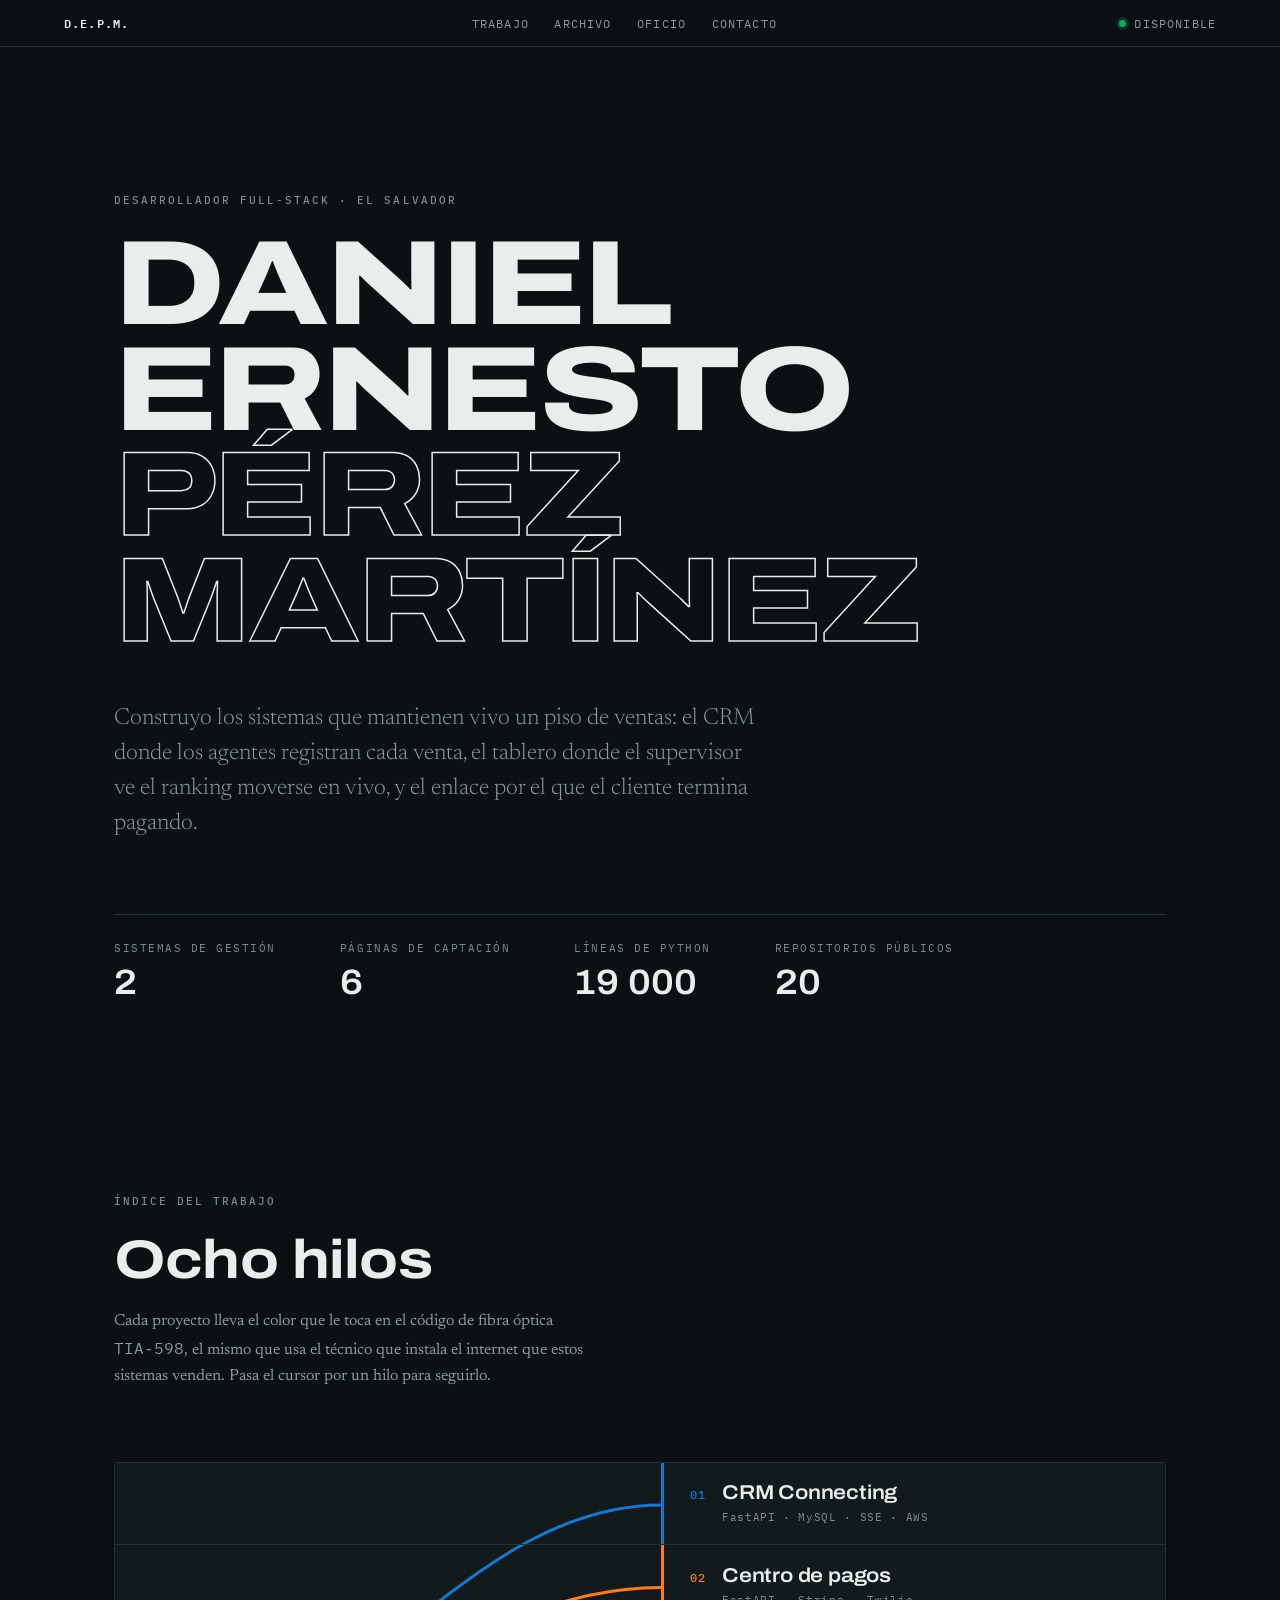
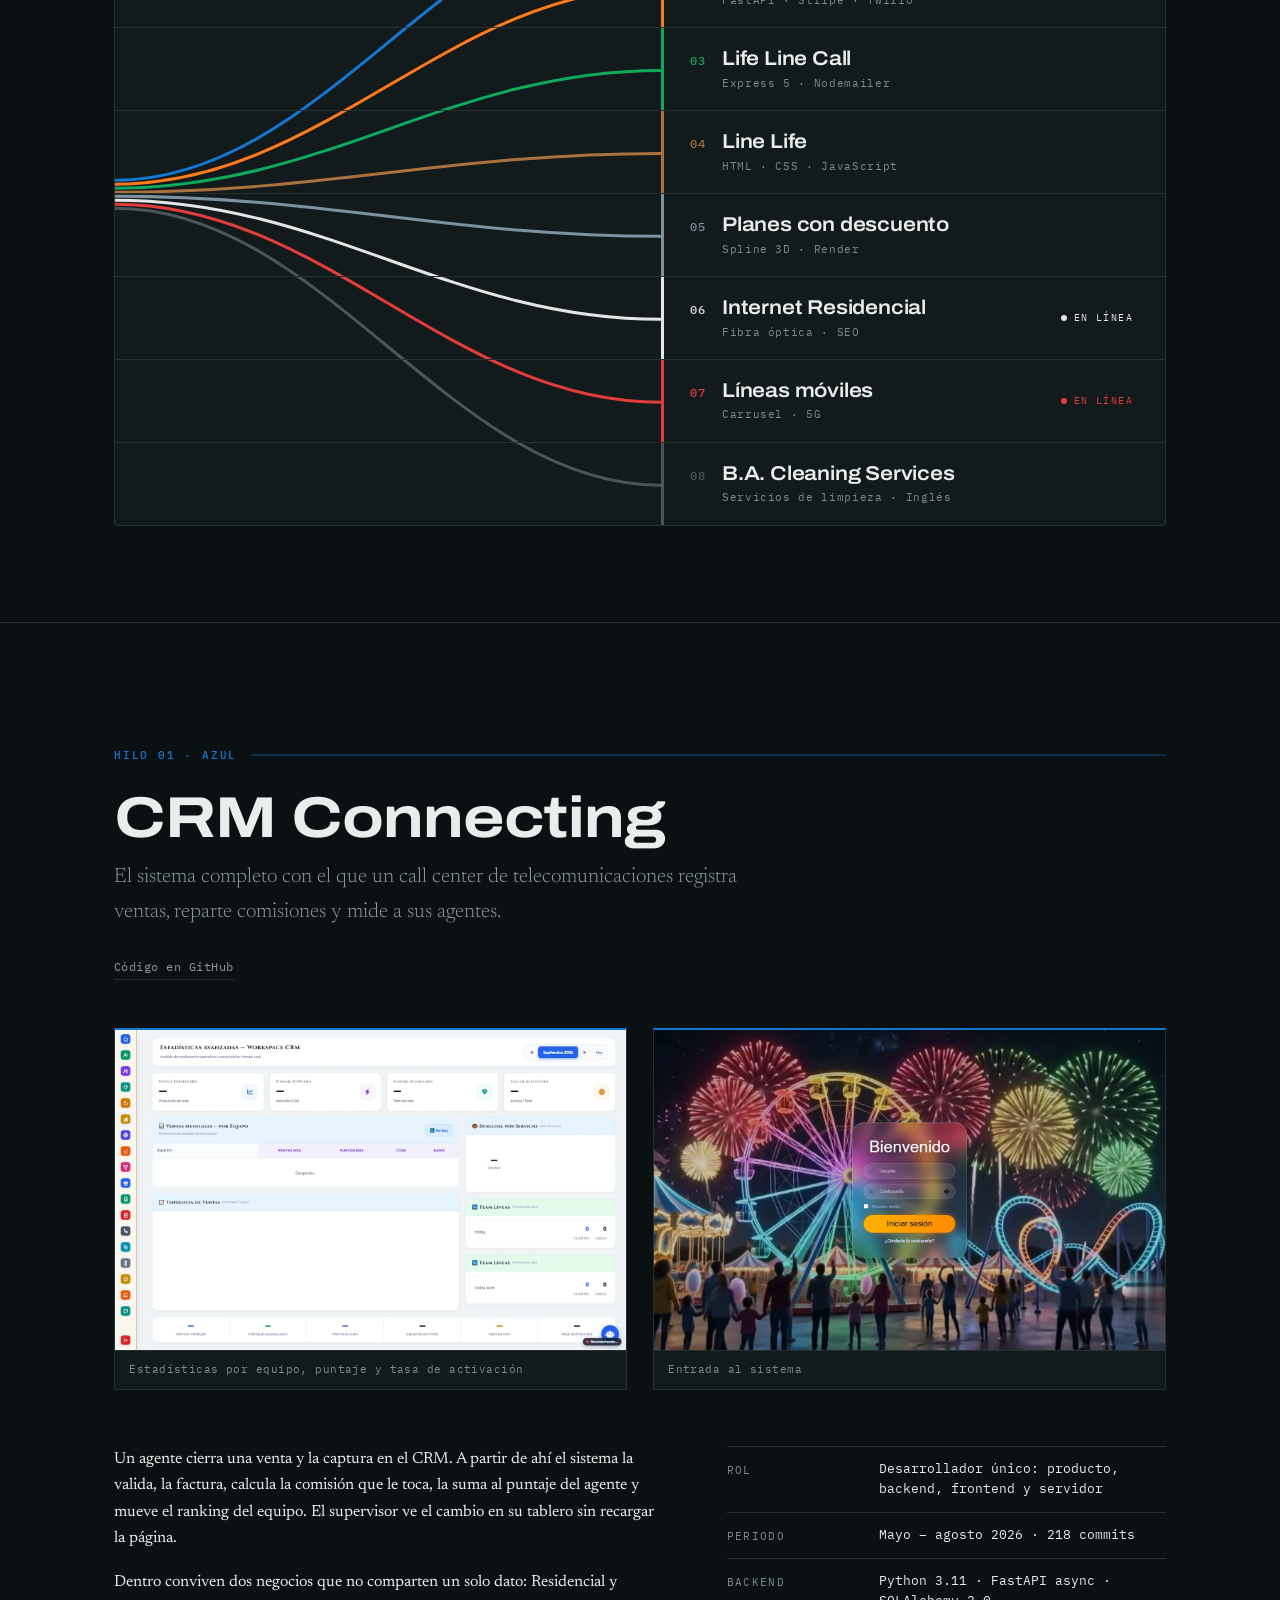
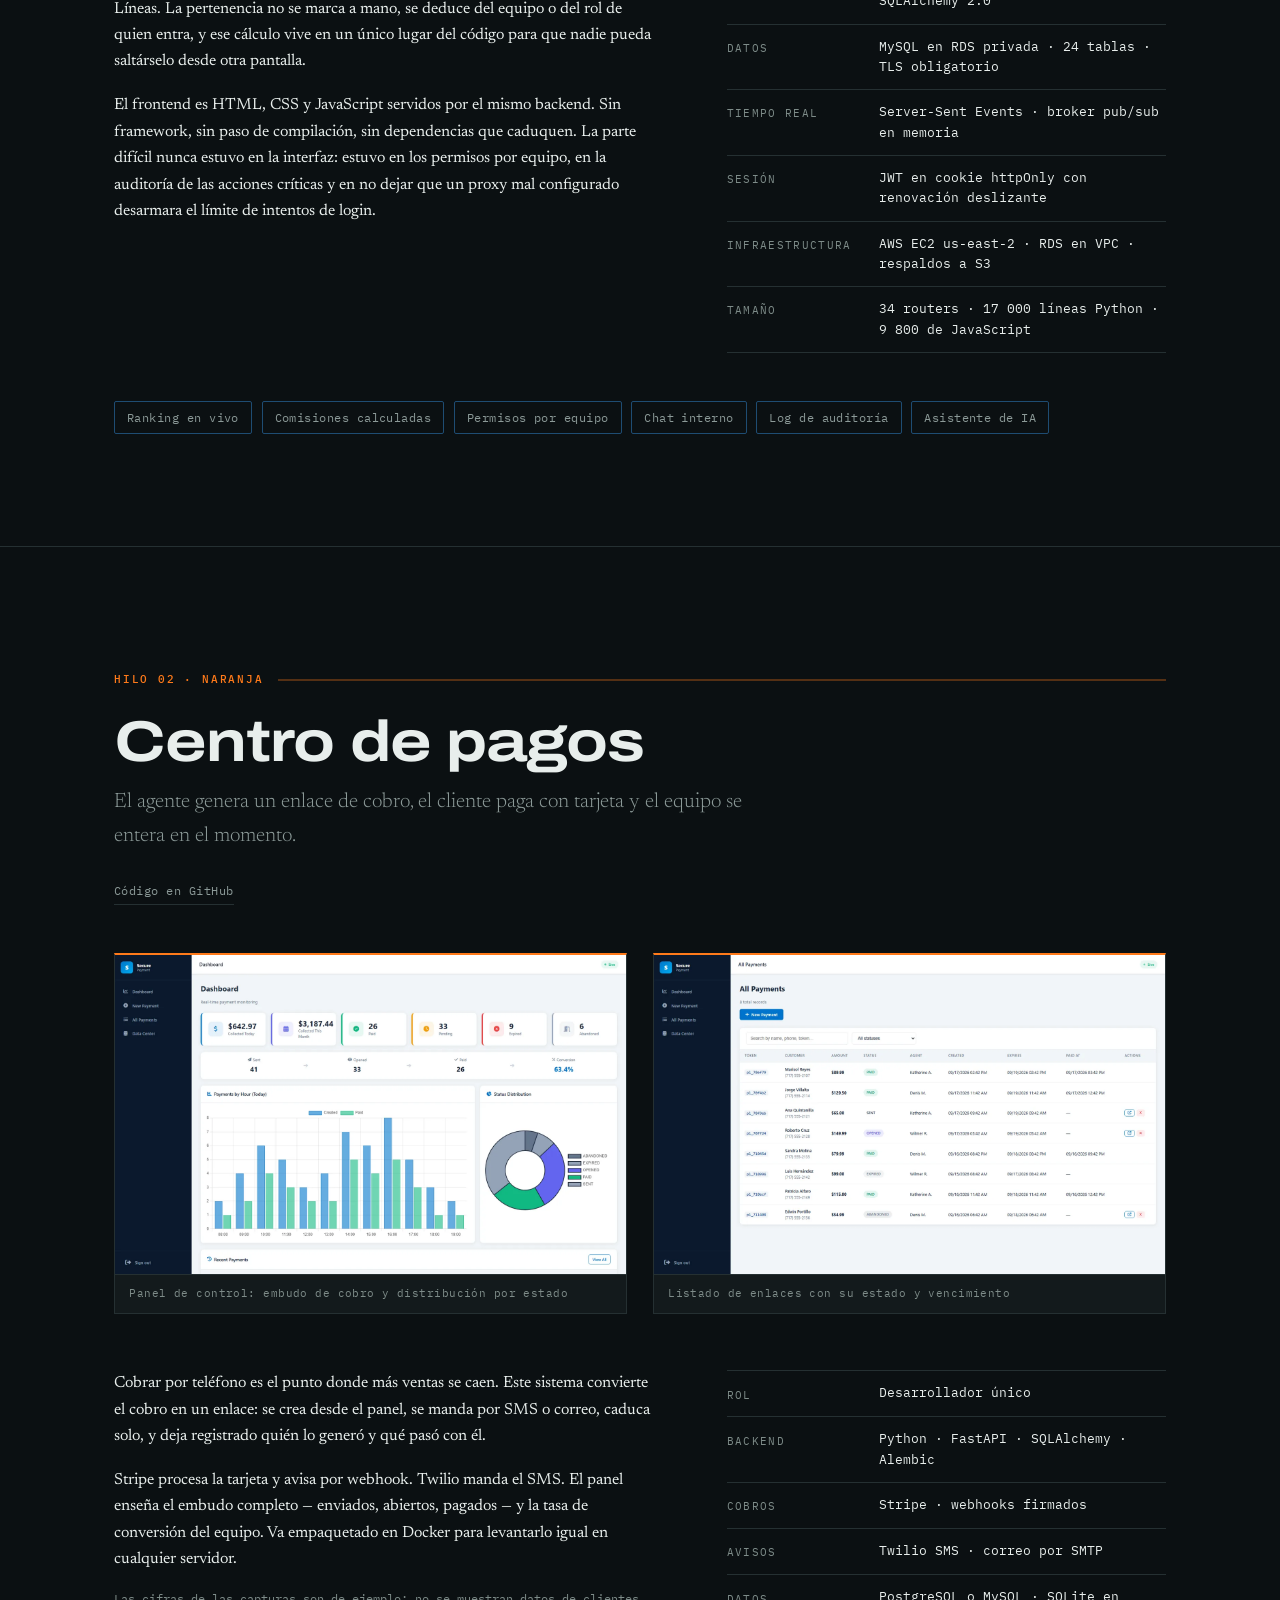
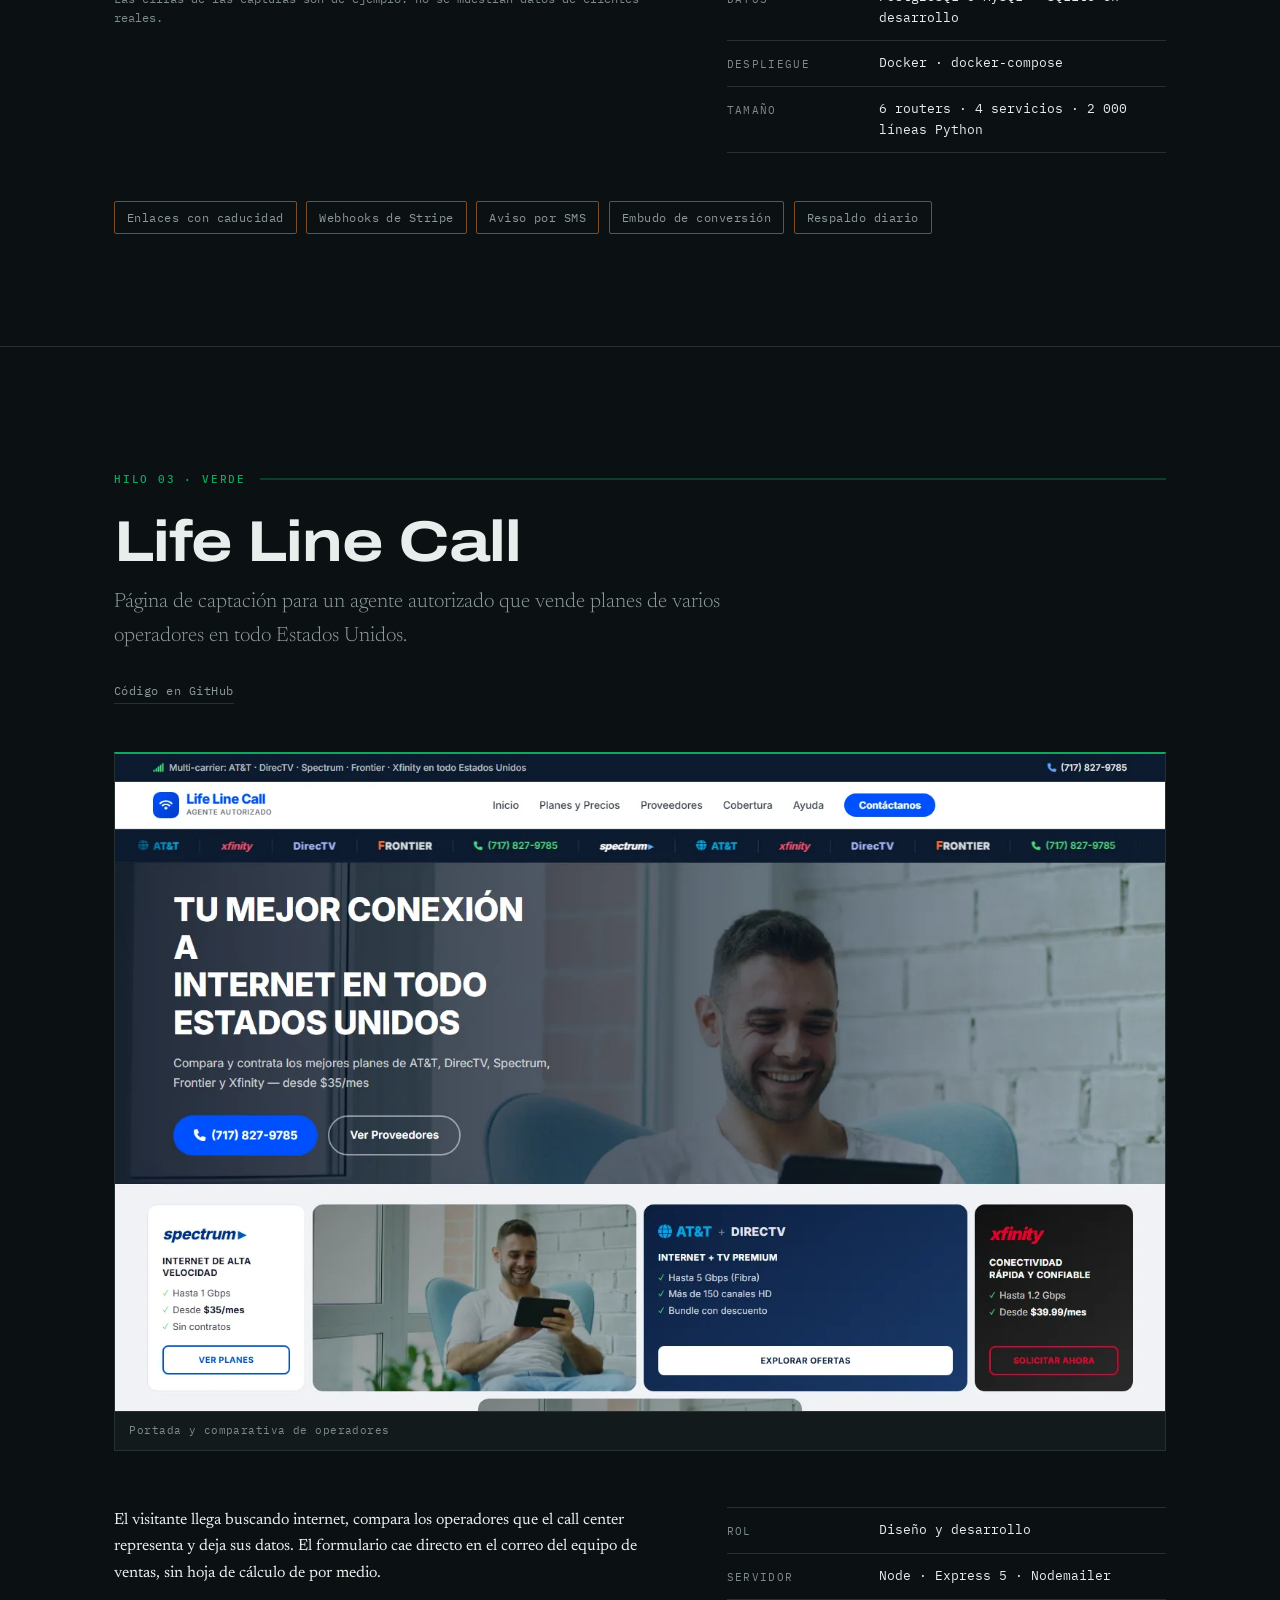
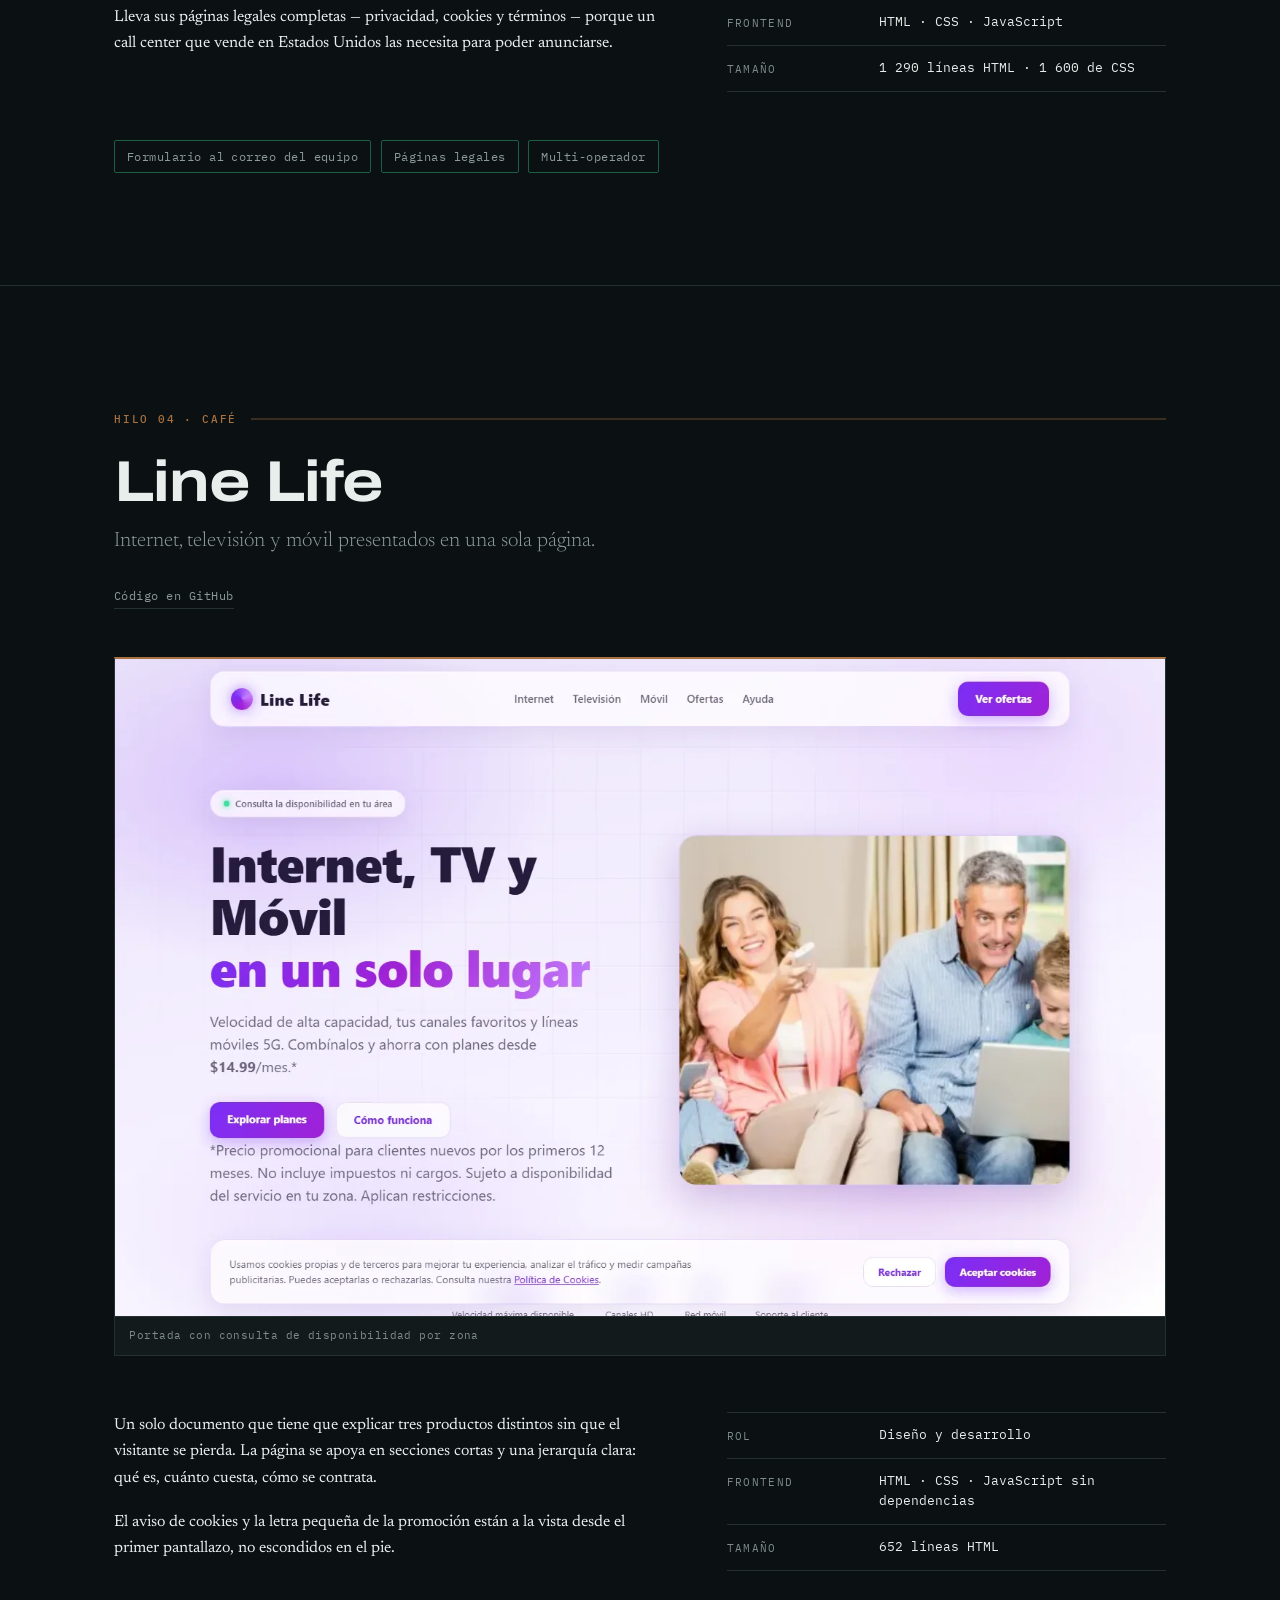
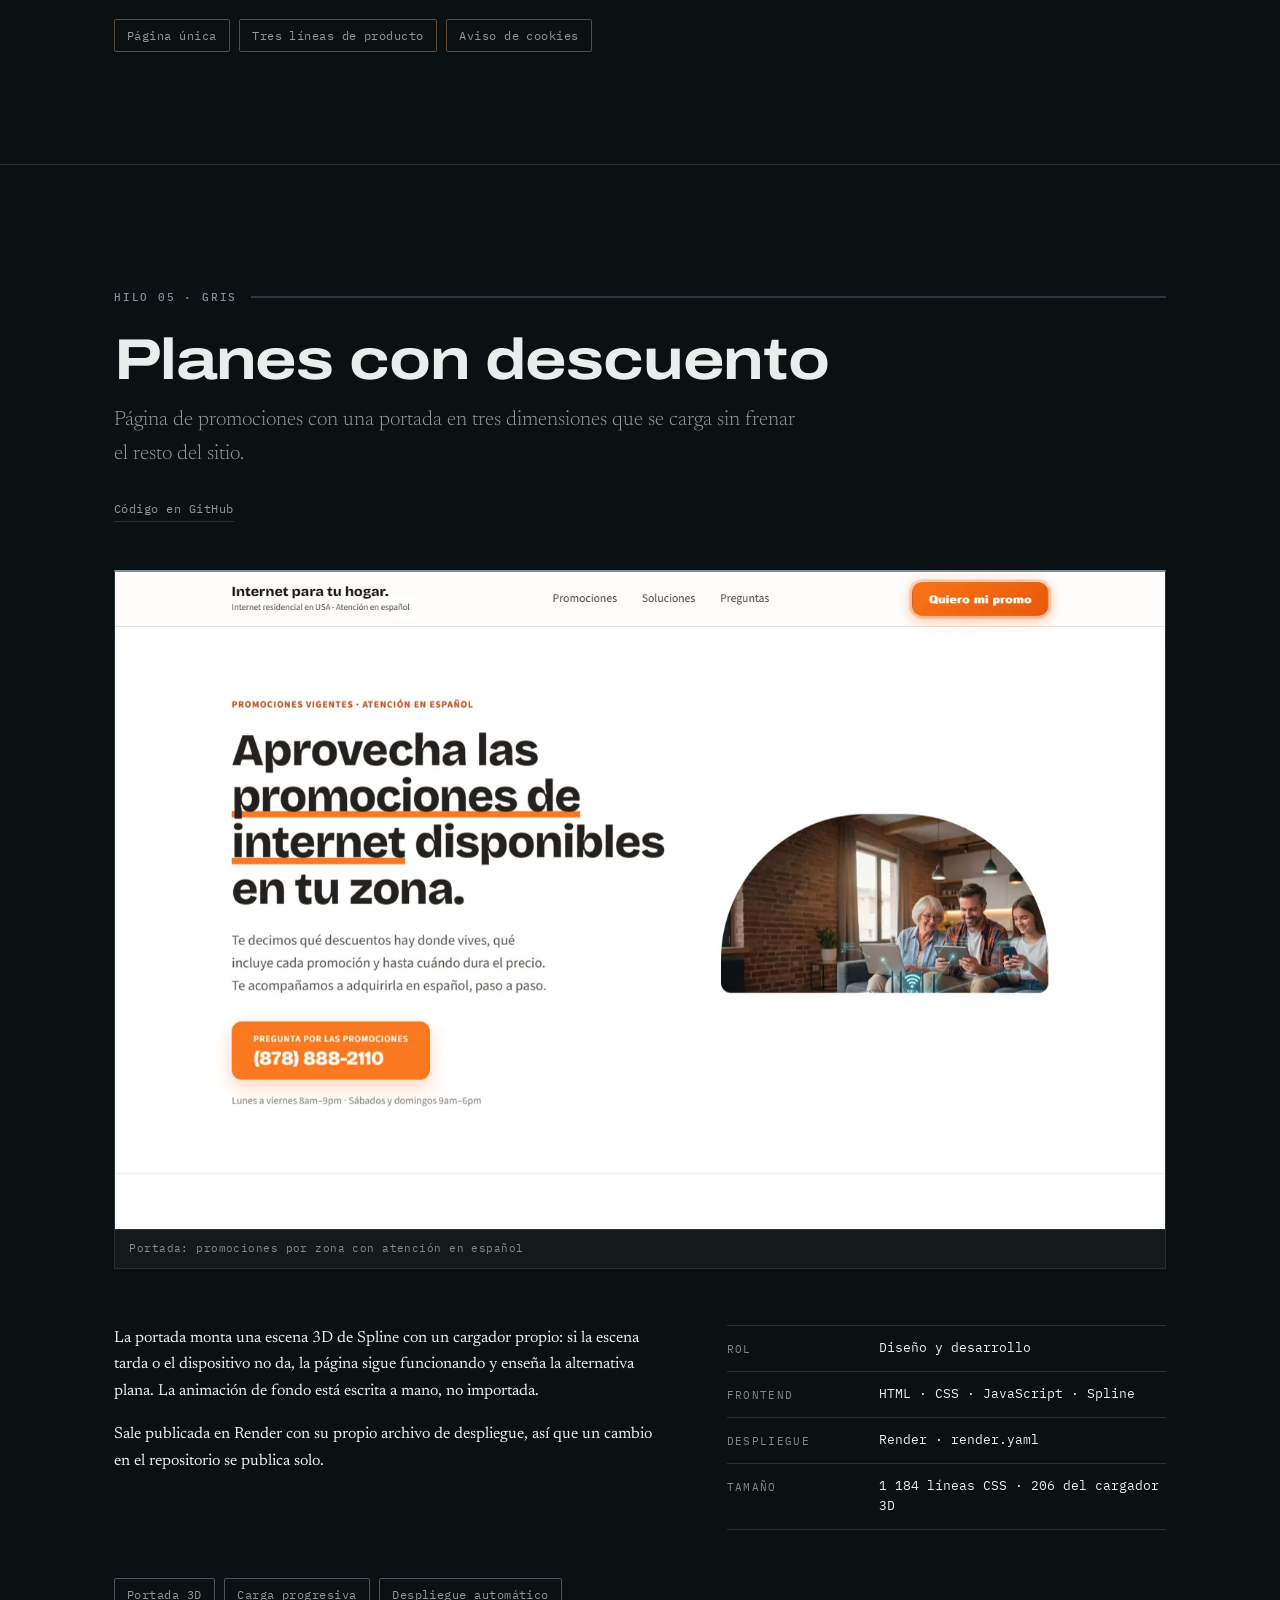
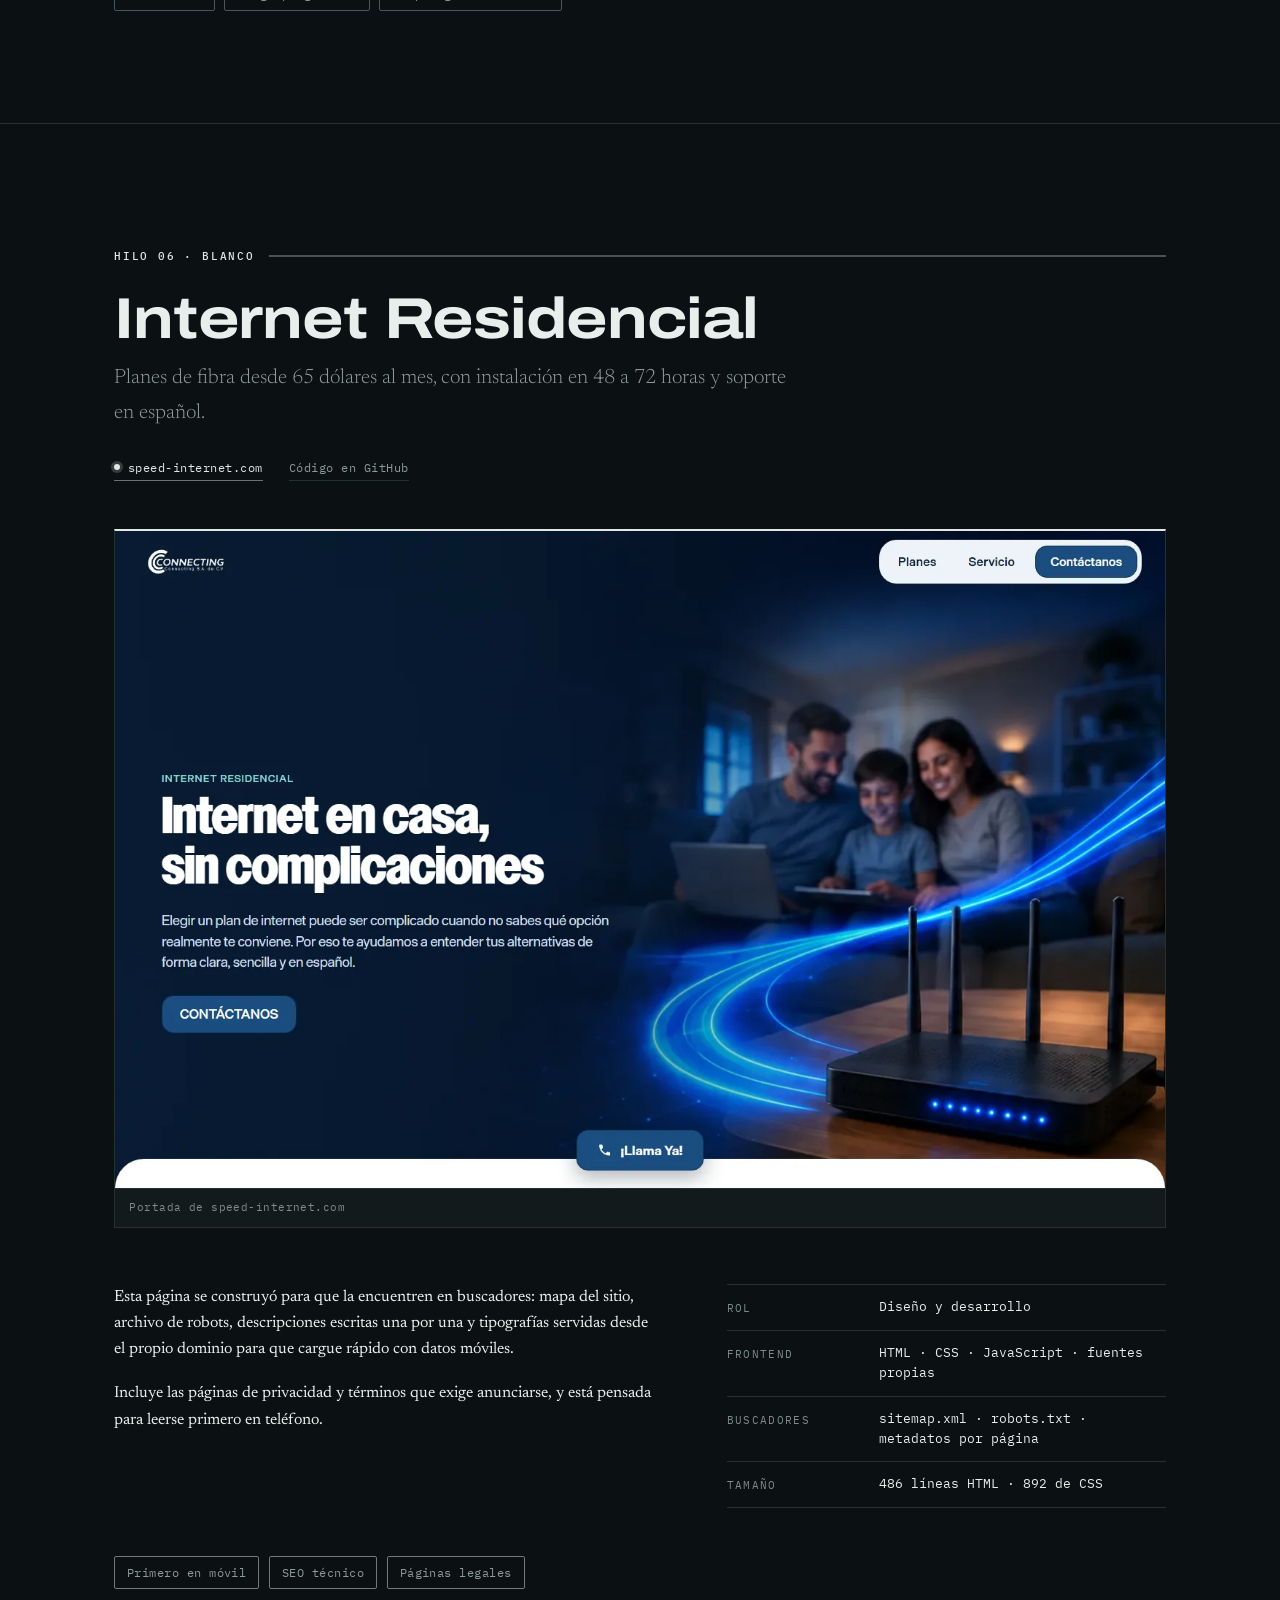
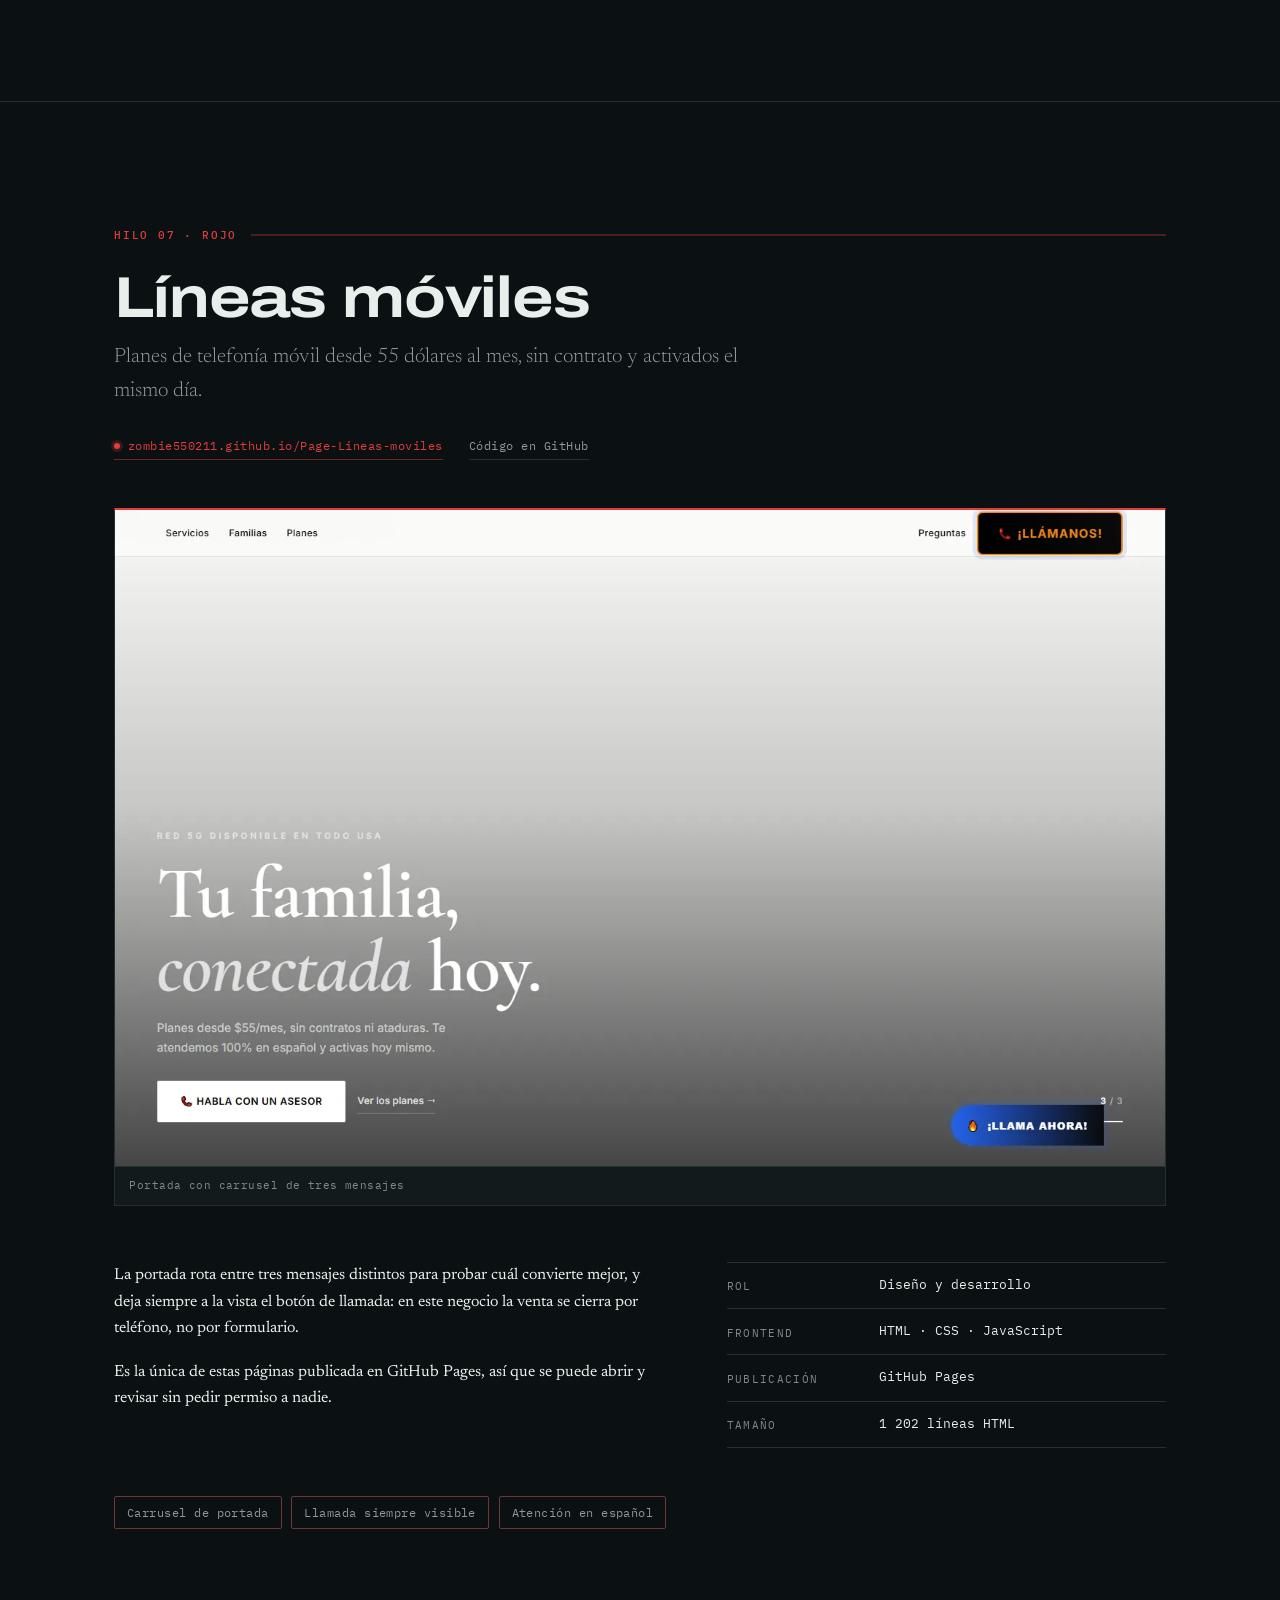
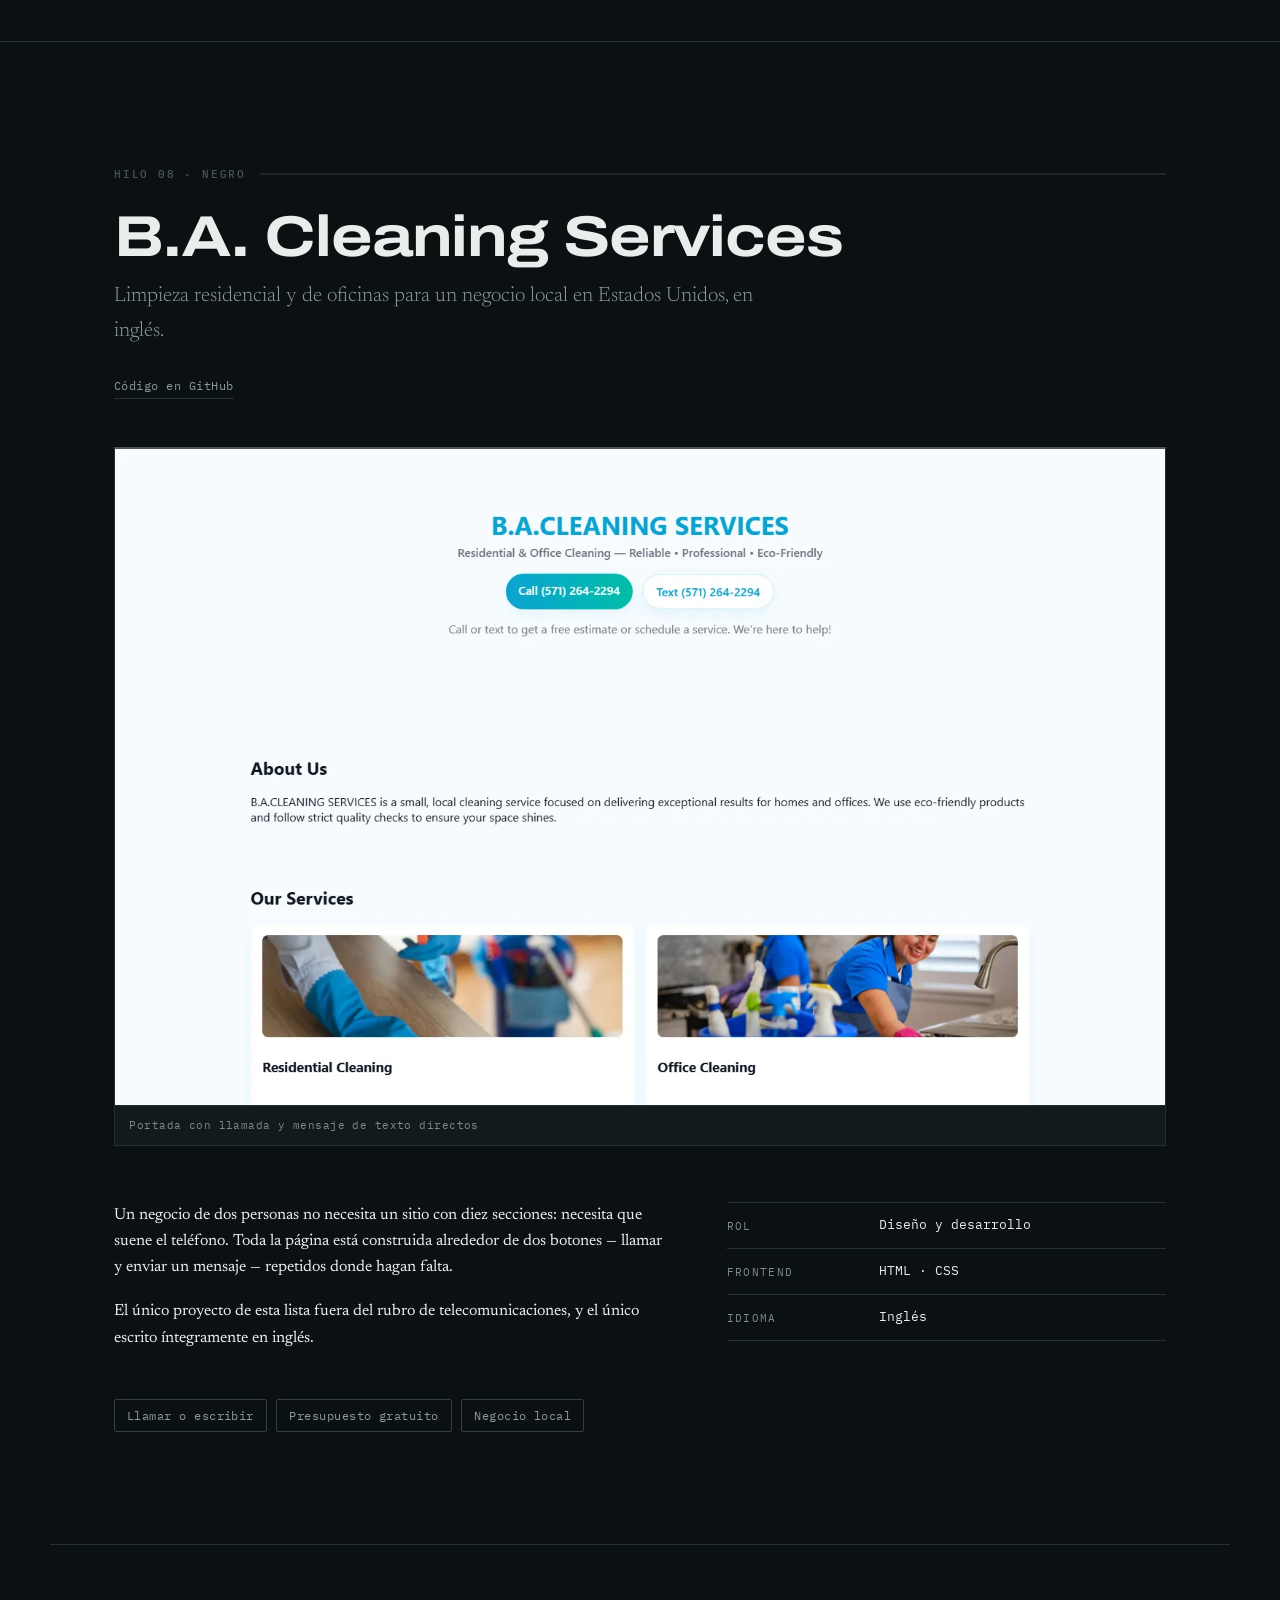
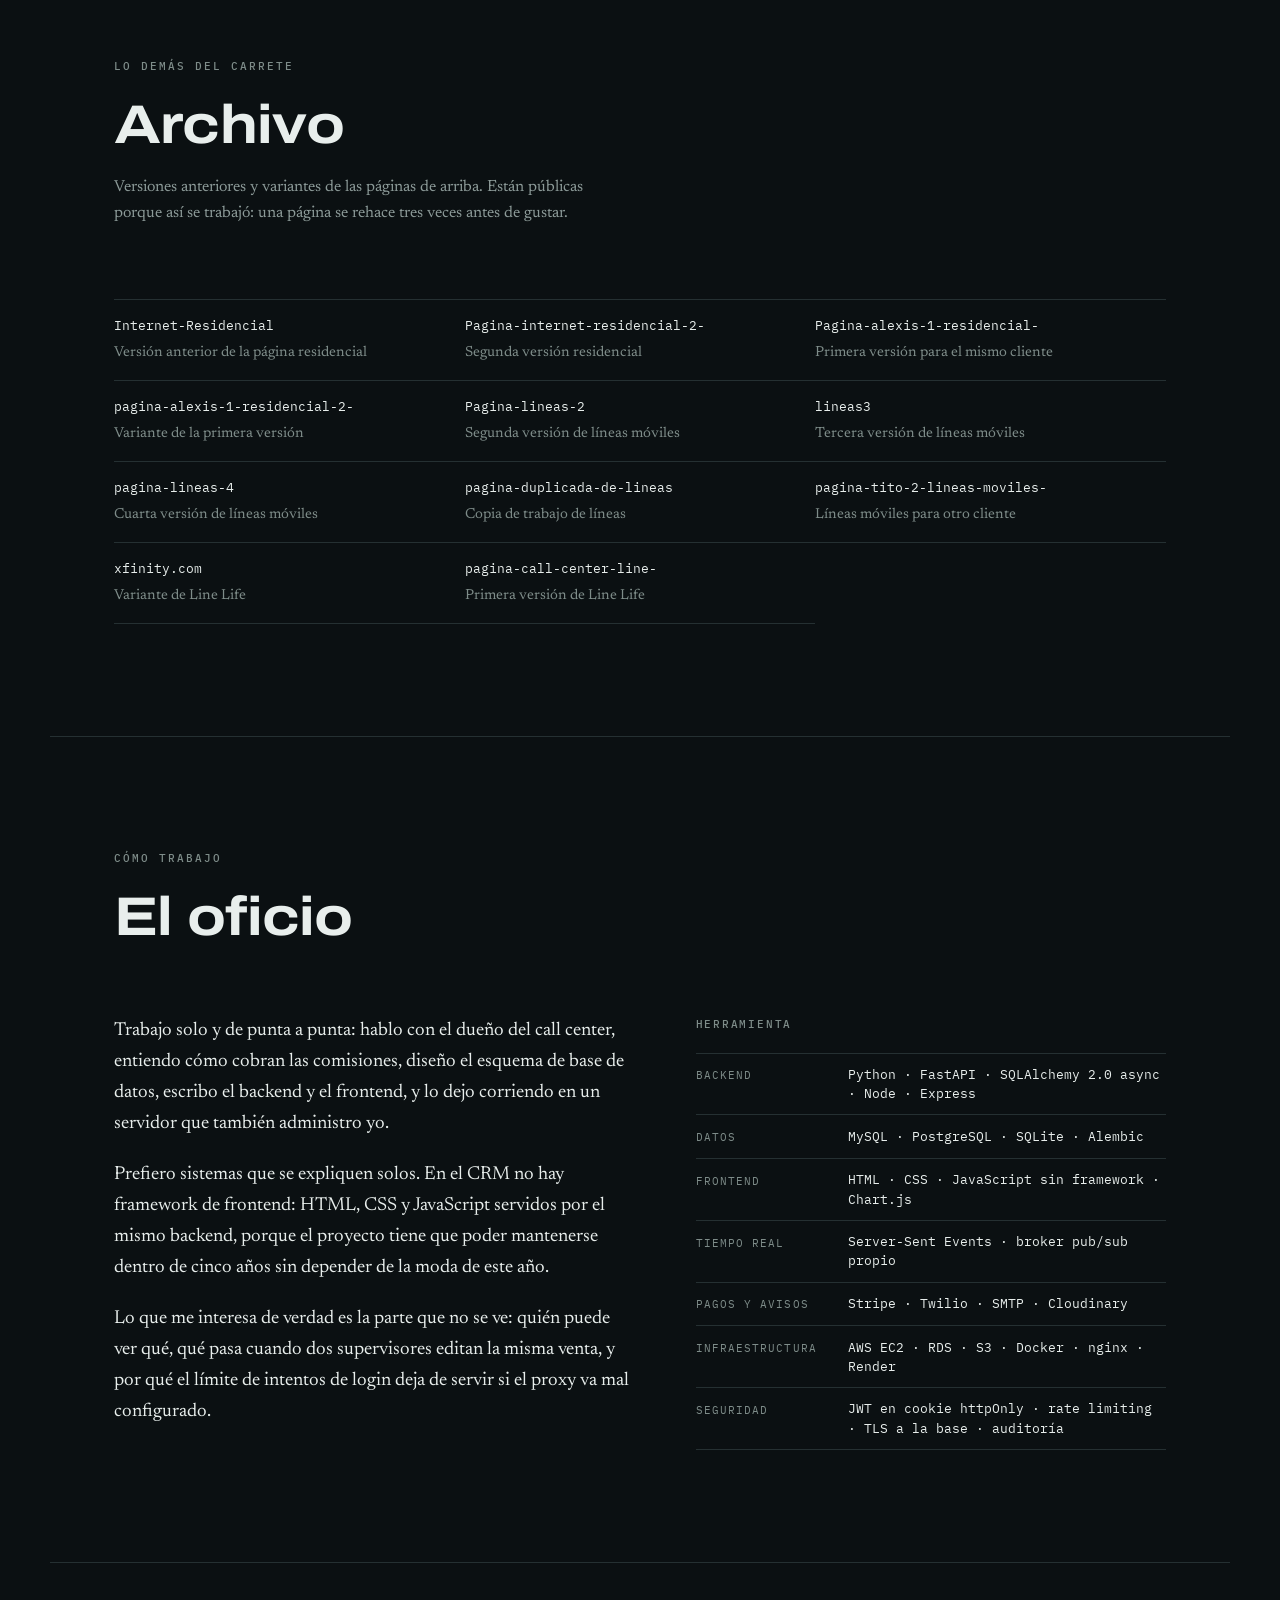
==== index.html @ 28ed6ca7 "Portafolio: ocho proyectos como hilos de una bandeja de empalme Página única sin framework. Los proy" ====
<!DOCTYPE html>
<html lang="es">
<head>
<meta charset="utf-8">
<meta name="viewport" content="width=device-width, initial-scale=1">
<title>Daniel Ernesto Pérez Martínez — Desarrollador full-stack</title>
<meta name="description" content="Desarrollador full-stack. Construyo los sistemas que usan los call centers de telecomunicaciones: CRM en tiempo real, cobros con Stripe y páginas de captación.">
<meta name="author" content="Daniel Ernesto Pérez Martínez">
<meta property="og:title" content="Daniel Ernesto Pérez Martínez — Desarrollador full-stack">
<meta property="og:description" content="CRM en tiempo real, plataformas de cobro y páginas de captación para call centers de telecomunicaciones.">
<meta property="og:type" content="website">
<link rel="preconnect" href="https://fonts.googleapis.com">
<link rel="preconnect" href="https://fonts.gstatic.com" crossorigin>
<link href="https://fonts.googleapis.com/css2?family=Archivo:wdth,wght@62..125,400..800&family=IBM+Plex+Mono:wght@400;500;600&family=Newsreader:opsz,wght@6..72,300;400;500&display=swap" rel="stylesheet">
<link rel="stylesheet" href="css/estilos.css">
<link rel="icon" href="data:image/svg+xml,<svg xmlns='http://www.w3.org/2000/svg' viewBox='0 0 32 32'><rect width='32' height='32' fill='%230B1012'/><g stroke-width='3' fill='none'><path d='M2 16h28' stroke='%231477D1'/><path d='M2 8h28' stroke='%23FF7A1A'/><path d='M2 24h28' stroke='%230FA95E'/></g></svg>">
</head>
<body>

<header class="barra">
  <span class="barra__id">D.E.P.M.</span>
  <nav class="barra__nav">
    <a href="#bandeja">Trabajo</a>
    <a href="#archivo">Archivo</a>
    <a href="#oficio">Oficio</a>
    <a href="#contacto">Contacto</a>
  </nav>
  <span class="barra__estado"><i class="punto"></i>Disponible</span>
</header>

<main>

  <!-- ══ Portada ══ -->
  <section class="portada">
    <p class="eyebrow">Desarrollador full-stack · El Salvador</p>
    <h1 class="portada__nombre">Daniel Ernesto<br><span>Pérez Martínez</span></h1>
    <p class="portada__tesis">
      Construyo los sistemas que mantienen vivo un piso de ventas: el CRM donde los
      agentes registran cada venta, el tablero donde el supervisor ve el ranking
      moverse en vivo, y el enlace por el que el cliente termina pagando.
    </p>
    <dl class="portada__cifras">
      <div><dt>Sistemas de gestión</dt><dd>2</dd></div>
      <div><dt>Páginas de captación</dt><dd>6</dd></div>
      <div><dt>Líneas de Python</dt><dd>19 000</dd></div>
      <div><dt>Repositorios públicos</dt><dd>20</dd></div>
    </dl>
  </section>

  <!-- ══ Bandeja de empalme: los proyectos como hilos ══ -->
  <section id="bandeja" class="bandeja" aria-labelledby="bandeja-titulo">
    <div class="seccion-cabecera">
      <p class="eyebrow">Índice del trabajo</p>
      <h2 id="bandeja-titulo" class="seccion-titulo">Ocho hilos</h2>
      <p class="seccion-nota">
        Cada proyecto lleva el color que le toca en el código de fibra óptica
        <span class="mono">TIA&#8209;598</span>, el mismo que usa el técnico que instala
        el internet que estos sistemas venden. Pasa el cursor por un hilo para seguirlo.
      </p>
    </div>

    <div class="tray" id="tray">
      <svg class="tray__svg" viewBox="0 0 1000 420" preserveAspectRatio="none" aria-hidden="true">
        <g id="hilos" fill="none" stroke-width="3" stroke-linecap="round"></g>
      </svg>
      <ol class="tray__lista" id="tray-lista"></ol>
    </div>
  </section>

  <!-- ══ Proyectos ══ -->
  <div id="proyectos"></div>

  <!-- ══ Archivo: iteraciones que no tienen sección propia ══ -->
  <section id="archivo" class="archivo" aria-labelledby="archivo-titulo">
    <div class="seccion-cabecera">
      <p class="eyebrow">Lo demás del carrete</p>
      <h2 id="archivo-titulo" class="seccion-titulo">Archivo</h2>
      <p class="seccion-nota">
        Versiones anteriores y variantes de las páginas de arriba. Están públicas
        porque así se trabajó: una página se rehace tres veces antes de gustar.
      </p>
    </div>
    <ul class="archivo__lista" id="archivo-lista"></ul>
  </section>

  <!-- ══ Oficio ══ -->
  <section id="oficio" class="oficio" aria-labelledby="oficio-titulo">
    <div class="seccion-cabecera">
      <p class="eyebrow">Cómo trabajo</p>
      <h2 id="oficio-titulo" class="seccion-titulo">El oficio</h2>
    </div>
    <div class="oficio__cuerpo">
      <div class="oficio__prosa">
        <p>
          Trabajo solo y de punta a punta: hablo con el dueño del call center,
          entiendo cómo cobran las comisiones, diseño el esquema de base de datos,
          escribo el backend y el frontend, y lo dejo corriendo en un servidor que
          también administro yo.
        </p>
        <p>
          Prefiero sistemas que se expliquen solos. En el CRM no hay framework de
          frontend: HTML, CSS y JavaScript servidos por el mismo backend, porque el
          proyecto tiene que poder mantenerse dentro de cinco años sin depender de
          la moda de este año.
        </p>
        <p>
          Lo que me interesa de verdad es la parte que no se ve: quién puede ver
          qué, qué pasa cuando dos supervisores editan la misma venta, y por qué el
          límite de intentos de login deja de servir si el proxy va mal configurado.
        </p>
      </div>
      <div class="oficio__stack">
        <h3 class="stack__titulo">Herramienta</h3>
        <dl class="stack__lista">
          <div><dt>Backend</dt><dd>Python · FastAPI · SQLAlchemy 2.0 async · Node · Express</dd></div>
          <div><dt>Datos</dt><dd>MySQL · PostgreSQL · SQLite · Alembic</dd></div>
          <div><dt>Frontend</dt><dd>HTML · CSS · JavaScript sin framework · Chart.js</dd></div>
          <div><dt>Tiempo real</dt><dd>Server-Sent Events · broker pub/sub propio</dd></div>
          <div><dt>Pagos y avisos</dt><dd>Stripe · Twilio · SMTP · Cloudinary</dd></div>
          <div><dt>Infraestructura</dt><dd>AWS EC2 · RDS · S3 · Docker · nginx · Render</dd></div>
          <div><dt>Seguridad</dt><dd>JWT en cookie httpOnly · rate limiting · TLS a la base · auditoría</dd></div>
        </dl>
      </div>
    </div>
  </section>

  <!-- ══ Contacto ══ -->
  <section id="contacto" class="contacto" aria-labelledby="contacto-titulo">
    <p class="eyebrow">Siguiente proyecto</p>
    <h2 id="contacto-titulo" class="contacto__titulo">¿Tiene un piso de ventas<br>que todavía corre en Excel?</h2>
    <p class="contacto__nota">Escríbame y le digo con franqueza si vale la pena construirlo.</p>
    <ul class="contacto__enlaces">
      <li>
        <span class="mono etiqueta">Correo</span>
        <a href="mailto:danielernestoperezmartinez394@gmail.com">danielernestoperezmartinez394@gmail.com</a>
      </li>
      <li>
        <span class="mono etiqueta">GitHub</span>
        <a href="https://github.com/Zombie550211" target="_blank" rel="noopener">github.com/Zombie550211</a>
      </li>
    </ul>
  </section>

</main>

<footer class="pie">
  <span>Daniel Ernesto Pérez Martínez</span>
  <span class="mono">Colores de hilo según TIA-598-C · el 08, negro, va en grafito</span>
</footer>

<script src="js/hilos.js"></script>
</body>
</html>
---- css/estilos.css ----
/* ═══════════════════════════════════════════════════════════
   Portafolio · Daniel Ernesto Pérez Martínez
   Dirección: bandeja de empalme de fibra óptica.
   Acentos = código de color de hilo TIA-598-C.
   ═══════════════════════════════════════════════════════════ */

:root {
  /* Superficies: negro de chaqueta de cable, con dominante verde */
  --jacket:   #0B1012;
  --tray:     #131A1C;
  --tray-alto:#1A2325;
  --linea:    #253032;

  /* Tinta */
  --ink:      #E8EEEC;
  --ink-dim:  #8C9A98;
  --ink-mute: #7E8C89;

  /* Hilos TIA-598-C, posiciones 1 a 6 */
  --h1: #1477D1;  /* azul    */
  --h2: #FF7A1A;  /* naranja */
  --h3: #0FA95E;  /* verde   */
  --h4: #A9713F;  /* café    */
  --h5: #7D919E;  /* gris    */
  --h6: #E2E6E4;  /* blanco  */

  /* Hilo activo: lo reescribe cada sección de proyecto */
  --hilo: var(--h1);

  --display: "Archivo", system-ui, sans-serif;
  --prosa:   "Newsreader", Georgia, serif;
  --mono:    "IBM Plex Mono", ui-monospace, monospace;

  --marco: clamp(20px, 5vw, 72px);
  --ancho: 1180px;
}

*, *::before, *::after { box-sizing: border-box; }

html { scroll-behavior: smooth; }

body {
  margin: 0;
  background: var(--jacket);
  color: var(--ink);
  font-family: var(--prosa);
  font-size: clamp(16px, 1.05vw, 18px);
  line-height: 1.65;
  -webkit-font-smoothing: antialiased;
}

a { color: inherit; }

::selection { background: var(--hilo); color: var(--jacket); }

:focus-visible {
  outline: 2px solid var(--hilo);
  outline-offset: 3px;
  border-radius: 2px;
}

/* ── Piezas compartidas ─────────────────────────────────── */

.mono { font-family: var(--mono); }

.eyebrow {
  margin: 0 0 1.4rem;
  font-family: var(--mono);
  font-size: 0.7rem;
  font-weight: 500;
  letter-spacing: 0.18em;
  text-transform: uppercase;
  color: var(--ink-mute);
}

.seccion-titulo {
  margin: 0;
  font-family: var(--display);
  font-variation-settings: "wdth" 118, "wght" 700;
  font-size: clamp(2.1rem, 5vw, 3.4rem);
  line-height: 0.98;
  letter-spacing: -0.015em;
}

.seccion-nota {
  max-width: 54ch;
  margin: 1.4rem 0 0;
  color: var(--ink-dim);
}

.seccion-cabecera { margin-bottom: clamp(2.5rem, 6vw, 4.5rem); }

/* ── Barra superior ─────────────────────────────────────── */

.barra {
  position: sticky;
  top: 0;
  z-index: 20;
  display: flex;
  align-items: center;
  justify-content: space-between;
  gap: 1rem;
  padding: 0.85rem var(--marco);
  background: color-mix(in srgb, var(--jacket) 88%, transparent);
  backdrop-filter: blur(10px);
  border-bottom: 1px solid var(--linea);
  font-family: var(--mono);
  font-size: 0.72rem;
  letter-spacing: 0.1em;
  text-transform: uppercase;
}

.barra__id { font-weight: 600; }

.barra__nav { display: flex; gap: 1.6rem; }

.barra__nav a {
  text-decoration: none;
  color: var(--ink-dim);
  transition: color 0.2s;
}

.barra__nav a:hover { color: var(--ink); }

.barra__estado {
  display: inline-flex;
  align-items: center;
  gap: 0.5rem;
  color: var(--ink-dim);
}

.punto {
  width: 7px;
  height: 7px;
  border-radius: 50%;
  background: var(--h3);
  box-shadow: 0 0 0 3px color-mix(in srgb, var(--h3) 22%, transparent);
}

/* ── Portada ────────────────────────────────────────────── */

.portada {
  max-width: var(--ancho);
  margin: 0 auto;
  padding: clamp(4.5rem, 12vw, 9rem) var(--marco) clamp(3.5rem, 8vw, 6rem);
}

.portada__nombre {
  margin: 0;
  font-family: var(--display);
  font-variation-settings: "wdth" 125, "wght" 800;
  font-size: clamp(2.8rem, 9.5vw, 7.5rem);
  line-height: 0.88;
  letter-spacing: -0.03em;
  text-transform: uppercase;
}

.portada__nombre span {
  display: inline-block;
  color: transparent;
  -webkit-text-stroke: 1.5px var(--ink);
}

.portada__tesis {
  max-width: 50ch;
  margin: clamp(2rem, 4vw, 3rem) 0 0;
  font-size: clamp(1.1rem, 1.9vw, 1.45rem);
  font-weight: 300;
  line-height: 1.5;
  color: var(--ink-dim);
}

.portada__cifras {
  display: flex;
  flex-wrap: wrap;
  gap: clamp(1.8rem, 5vw, 4rem);
  margin: clamp(2.8rem, 6vw, 4.5rem) 0 0;
  padding-top: 1.6rem;
  border-top: 1px solid var(--linea);
}

.portada__cifras dt {
  font-family: var(--mono);
  font-size: 0.68rem;
  letter-spacing: 0.14em;
  text-transform: uppercase;
  color: var(--ink-mute);
}

.portada__cifras dd {
  margin: 0.4rem 0 0;
  font-family: var(--display);
  font-variation-settings: "wdth" 110, "wght" 600;
  font-size: clamp(1.6rem, 3vw, 2.2rem);
  line-height: 1;
}

/* ── Bandeja de empalme ─────────────────────────────────── */

.bandeja {
  max-width: var(--ancho);
  margin: 0 auto;
  padding: clamp(3rem, 8vw, 6rem) var(--marco);
}

.tray {
  position: relative;
  border: 1px solid var(--linea);
  border-radius: 3px;
  background: var(--tray);
  overflow: hidden;
}

.tray__svg {
  position: absolute;
  inset: 0;
  width: 100%;
  height: 100%;
  pointer-events: none;
}

.tray__hilo {
  stroke-dasharray: var(--largo);
  stroke-dashoffset: var(--largo);
  animation: tender 1.1s cubic-bezier(0.65, 0, 0.35, 1) forwards;
  animation-delay: var(--retraso);
  transition: opacity 0.25s, stroke-width 0.25s;
}

@keyframes tender { to { stroke-dashoffset: 0; } }

.tray__lista {
  position: relative;
  z-index: 2;
  display: grid;
  margin: 0;
  padding: 0;
  list-style: none;
}

.hilo-fila {
  display: grid;
  grid-template-columns: 52% 1fr;
  align-items: center;
  min-height: 70px;
  border-top: 1px solid var(--linea);
}

.hilo-fila:first-child { border-top: 0; }

/* La mitad izquierda la ocupa el dibujo del hilo: queda vacía a propósito */
.hilo-fila__vano { min-height: 1px; }

.hilo-fila__boton {
  display: flex;
  align-items: baseline;
  gap: 1rem;
  width: 100%;
  padding: 1.1rem clamp(1rem, 3vw, 2rem) 1.1rem 1.6rem;
  border: 0;
  border-left: 3px solid var(--hilo);
  background: transparent;
  color: var(--ink);
  font: inherit;
  text-align: left;
  cursor: pointer;
  transition: background 0.2s, padding-left 0.2s;
}

.hilo-fila__boton:hover {
  background: var(--tray-alto);
  padding-left: 2.1rem;
}

.hilo-fila__num {
  flex: none;
  font-family: var(--mono);
  font-size: 0.72rem;
  font-weight: 500;
  letter-spacing: 0.1em;
  color: var(--hilo);
}

.hilo-fila__texto { flex: 1; min-width: 0; }

.hilo-fila__nombre {
  display: block;
  font-family: var(--display);
  font-variation-settings: "wdth" 112, "wght" 600;
  font-size: clamp(1rem, 1.6vw, 1.25rem);
  line-height: 1.2;
  letter-spacing: -0.01em;
}

.hilo-fila__stack {
  display: block;
  margin-top: 0.3rem;
  font-family: var(--mono);
  font-size: 0.68rem;
  letter-spacing: 0.06em;
  color: var(--ink-mute);
}

/* Solo en los proyectos que tienen un sitio público */
.hilo-fila__vivo {
  flex: none;
  align-self: center;
  display: inline-flex;
  align-items: center;
  gap: 0.4rem;
  font-family: var(--mono);
  font-size: 0.62rem;
  letter-spacing: 0.14em;
  text-transform: uppercase;
  color: var(--hilo);
}

.hilo-fila__vivo::before {
  content: "";
  width: 6px;
  height: 6px;
  border-radius: 50%;
  background: var(--hilo);
}

/* Atenuar el resto de hilos al señalar uno */
.tray.is-enfocando .tray__hilo { opacity: 0.16; }
.tray.is-enfocando .tray__hilo.is-activo { opacity: 1; stroke-width: 5; }

/* ── Proyectos ──────────────────────────────────────────── */

.proyecto {
  border-top: 1px solid var(--linea);
  scroll-margin-top: 60px;
}

.proyecto__interior {
  max-width: var(--ancho);
  margin: 0 auto;
  padding: clamp(3.5rem, 9vw, 7rem) var(--marco);
}

.proyecto__marca {
  display: flex;
  align-items: center;
  gap: 0.9rem;
  margin-bottom: 1.6rem;
  font-family: var(--mono);
  font-size: 0.7rem;
  font-weight: 500;
  letter-spacing: 0.16em;
  text-transform: uppercase;
  color: var(--hilo);
}

.proyecto__marca::after {
  content: "";
  flex: 1;
  height: 2px;
  background: var(--hilo);
  opacity: 0.3;
}

.proyecto__titulo {
  margin: 0;
  font-family: var(--display);
  font-variation-settings: "wdth" 120, "wght" 700;
  font-size: clamp(2rem, 5.5vw, 3.6rem);
  line-height: 0.96;
  letter-spacing: -0.02em;
}

.proyecto__papel {
  max-width: 62ch;
  margin: 1rem 0 0;
  font-size: clamp(1.05rem, 1.7vw, 1.3rem);
  font-weight: 300;
  color: var(--ink-dim);
}

/* Enlaces al sitio publicado y al repositorio */

.proyecto__enlaces {
  display: flex;
  flex-wrap: wrap;
  gap: 0.6rem 1.6rem;
  margin-top: 1.6rem;
}

.enlace {
  display: inline-flex;
  align-items: center;
  gap: 0.5rem;
  font-family: var(--mono);
  font-size: 0.78rem;
  letter-spacing: 0.04em;
  text-decoration: none;
  color: var(--ink-dim);
  border-bottom: 1px solid var(--linea);
  padding-bottom: 3px;
  transition: color 0.2s, border-color 0.2s;
}

.enlace:hover { color: var(--ink); border-bottom-color: var(--ink-mute); }

.enlace--vivo { color: var(--hilo); border-bottom-color: color-mix(in srgb, var(--hilo) 45%, transparent); }
.enlace--vivo:hover { color: var(--hilo); border-bottom-color: var(--hilo); }

.enlace--vivo::before {
  content: "";
  width: 6px;
  height: 6px;
  border-radius: 50%;
  background: var(--hilo);
  box-shadow: 0 0 0 3px color-mix(in srgb, var(--hilo) 20%, transparent);
}

/* Capturas de pantalla */

.capturas {
  display: grid;
  gap: clamp(1rem, 2.5vw, 1.6rem);
  margin-top: clamp(2rem, 4vw, 3rem);
}

.capturas--2 { grid-template-columns: repeat(2, minmax(0, 1fr)); }

.captura {
  margin: 0;
  border: 1px solid var(--linea);
  border-top: 2px solid var(--hilo);
  background: var(--tray);
  overflow: hidden;
}

.captura img {
  display: block;
  width: 100%;
  height: auto;
  border-bottom: 1px solid var(--linea);
}

.captura__pie {
  padding: 0.7rem 0.9rem;
  font-family: var(--mono);
  font-size: 0.68rem;
  letter-spacing: 0.04em;
  line-height: 1.45;
  color: var(--ink-mute);
}

.proyecto__nota {
  margin-top: 1.4rem;
  font-family: var(--mono);
  font-size: 0.72rem;
  line-height: 1.6;
  color: var(--ink-mute);
}

.proyecto__cuerpo {
  display: grid;
  grid-template-columns: minmax(0, 1.25fr) minmax(0, 1fr);
  gap: clamp(2rem, 5vw, 4.5rem);
  margin-top: clamp(2.2rem, 5vw, 3.5rem);
}

.proyecto__prosa p { margin: 0 0 1.1rem; }
.proyecto__prosa p:last-child { margin-bottom: 0; }

.ficha { margin: 0; }

.ficha__fila {
  display: grid;
  grid-template-columns: 8.5rem 1fr;
  gap: 1rem;
  padding: 0.75rem 0;
  border-top: 1px solid var(--linea);
}

.ficha__fila:last-child { border-bottom: 1px solid var(--linea); }

.ficha dt {
  font-family: var(--mono);
  font-size: 0.68rem;
  letter-spacing: 0.12em;
  text-transform: uppercase;
  color: var(--ink-mute);
  padding-top: 0.2rem;
}

.ficha dd {
  margin: 0;
  font-family: var(--mono);
  font-size: 0.82rem;
  line-height: 1.55;
  color: var(--ink);
}

.destacados {
  display: flex;
  flex-wrap: wrap;
  gap: 0.5rem 0.6rem;
  margin: clamp(2rem, 4vw, 3rem) 0 0;
  padding: 0;
  list-style: none;
}

.destacados li {
  padding: 0.38rem 0.75rem;
  border: 1px solid color-mix(in srgb, var(--hilo) 40%, var(--linea));
  border-radius: 2px;
  font-family: var(--mono);
  font-size: 0.72rem;
  letter-spacing: 0.04em;
  color: var(--ink-dim);
}

/* ── Archivo ────────────────────────────────────────────── */

.archivo {
  border-top: 1px solid var(--linea);
  max-width: var(--ancho);
  margin: 0 auto;
  padding: clamp(4rem, 10vw, 7rem) var(--marco);
}

.archivo__lista {
  display: grid;
  grid-template-columns: repeat(auto-fill, minmax(min(100%, 320px), 1fr));
  gap: 0;
  margin: 0;
  padding: 0;
  list-style: none;
  border-top: 1px solid var(--linea);
}

.archivo__lista li {
  display: flex;
  flex-direction: column;
  gap: 0.3rem;
  padding: 0.95rem 1.2rem 0.95rem 0;
  border-bottom: 1px solid var(--linea);
}

.archivo__lista a {
  font-family: var(--mono);
  font-size: 0.8rem;
  text-decoration: none;
  overflow-wrap: anywhere;
  color: var(--ink);
  transition: color 0.2s;
}

.archivo__lista a:hover { color: var(--h2); }

.archivo__lista span {
  font-size: 0.9rem;
  color: var(--ink-mute);
}

/* ── Oficio ─────────────────────────────────────────────── */

.oficio {
  border-top: 1px solid var(--linea);
  max-width: var(--ancho);
  margin: 0 auto;
  padding: clamp(4rem, 10vw, 7rem) var(--marco);
}

.oficio__cuerpo {
  display: grid;
  grid-template-columns: minmax(0, 1.1fr) minmax(0, 1fr);
  gap: clamp(2rem, 5vw, 4.5rem);
}

.oficio__prosa p {
  margin: 0 0 1.2rem;
  font-size: clamp(1.02rem, 1.5vw, 1.18rem);
}

.oficio__prosa p:last-child { margin-bottom: 0; }

.stack__titulo {
  margin: 0 0 1.2rem;
  font-family: var(--mono);
  font-size: 0.7rem;
  font-weight: 500;
  letter-spacing: 0.16em;
  text-transform: uppercase;
  color: var(--ink-mute);
}

.stack__lista { margin: 0; }

.stack__lista > div {
  display: grid;
  grid-template-columns: 8.5rem 1fr;
  gap: 1rem;
  padding: 0.7rem 0;
  border-top: 1px solid var(--linea);
}

.stack__lista > div:last-child { border-bottom: 1px solid var(--linea); }

.stack__lista dt {
  font-family: var(--mono);
  font-size: 0.68rem;
  letter-spacing: 0.1em;
  text-transform: uppercase;
  color: var(--ink-mute);
  padding-top: 0.15rem;
}

.stack__lista dd {
  margin: 0;
  font-family: var(--mono);
  font-size: 0.8rem;
  line-height: 1.5;
}

/* ── Contacto ───────────────────────────────────────────── */

.contacto {
  border-top: 1px solid var(--linea);
  max-width: var(--ancho);
  margin: 0 auto;
  padding: clamp(4.5rem, 11vw, 8rem) var(--marco);
}

.contacto__titulo {
  margin: 0;
  font-family: var(--display);
  font-variation-settings: "wdth" 120, "wght" 700;
  font-size: clamp(2rem, 6vw, 4.2rem);
  line-height: 0.96;
  letter-spacing: -0.025em;
}

.contacto__nota {
  max-width: 46ch;
  margin: 1.5rem 0 0;
  font-size: clamp(1.05rem, 1.6vw, 1.25rem);
  font-weight: 300;
  color: var(--ink-dim);
}

.contacto__enlaces {
  margin: clamp(2.5rem, 6vw, 4rem) 0 0;
  padding: 0;
  list-style: none;
}

.contacto__enlaces li {
  display: grid;
  grid-template-columns: 7rem 1fr;
  gap: 1rem;
  align-items: baseline;
  padding: 1.1rem 0;
  border-top: 1px solid var(--linea);
}

.contacto__enlaces li:last-child { border-bottom: 1px solid var(--linea); }

.etiqueta {
  font-size: 0.68rem;
  letter-spacing: 0.14em;
  text-transform: uppercase;
  color: var(--ink-mute);
}

.contacto__enlaces a {
  font-family: var(--mono);
  font-size: clamp(0.85rem, 1.6vw, 1.05rem);
  text-decoration: none;
  overflow-wrap: anywhere;
  border-bottom: 1px solid var(--ink-mute);
  padding-bottom: 2px;
  transition: border-color 0.2s, color 0.2s;
}

.contacto__enlaces a:hover {
  color: var(--h2);
  border-color: var(--h2);
}

/* ── Pie ────────────────────────────────────────────────── */

.pie {
  display: flex;
  flex-wrap: wrap;
  gap: 0.8rem 2rem;
  justify-content: space-between;
  padding: 1.6rem var(--marco);
  border-top: 1px solid var(--linea);
  font-family: var(--mono);
  font-size: 0.68rem;
  letter-spacing: 0.08em;
  text-transform: uppercase;
  color: var(--ink-mute);
}

/* ── Adaptación a pantallas angostas ────────────────────── */

@media (max-width: 860px) {
  .proyecto__cuerpo,
  .oficio__cuerpo,
  .capturas--2 { grid-template-columns: 1fr; }

  .barra__nav { display: none; }

  /* Sin espacio para el abanico: el hilo pasa a ser un filo de color */
  .tray__svg { display: none; }
  .hilo-fila { grid-template-columns: 1fr; }
  .hilo-fila__vano { display: none; }
  .hilo-fila__boton { border-left-width: 5px; }

  .portada__nombre span { -webkit-text-stroke-width: 1px; }
}

@media (max-width: 520px) {
  .ficha__fila,
  .stack__lista > div,
  .contacto__enlaces li { grid-template-columns: 1fr; gap: 0.25rem; }
}

@media (prefers-reduced-motion: reduce) {
  html { scroll-behavior: auto; }
  .tray__hilo { animation: none; stroke-dashoffset: 0; }
  *, *::before, *::after { transition-duration: 0.01ms !important; }
}

/* Enlace dentro de una ficha de proyecto */
.ficha dd a {
  color: var(--hilo);
  text-decoration: none;
  border-bottom: 1px solid color-mix(in srgb, var(--hilo) 45%, transparent);
  padding-bottom: 1px;
  transition: border-color 0.2s;
}

.ficha dd a:hover { border-bottom-color: var(--hilo); }
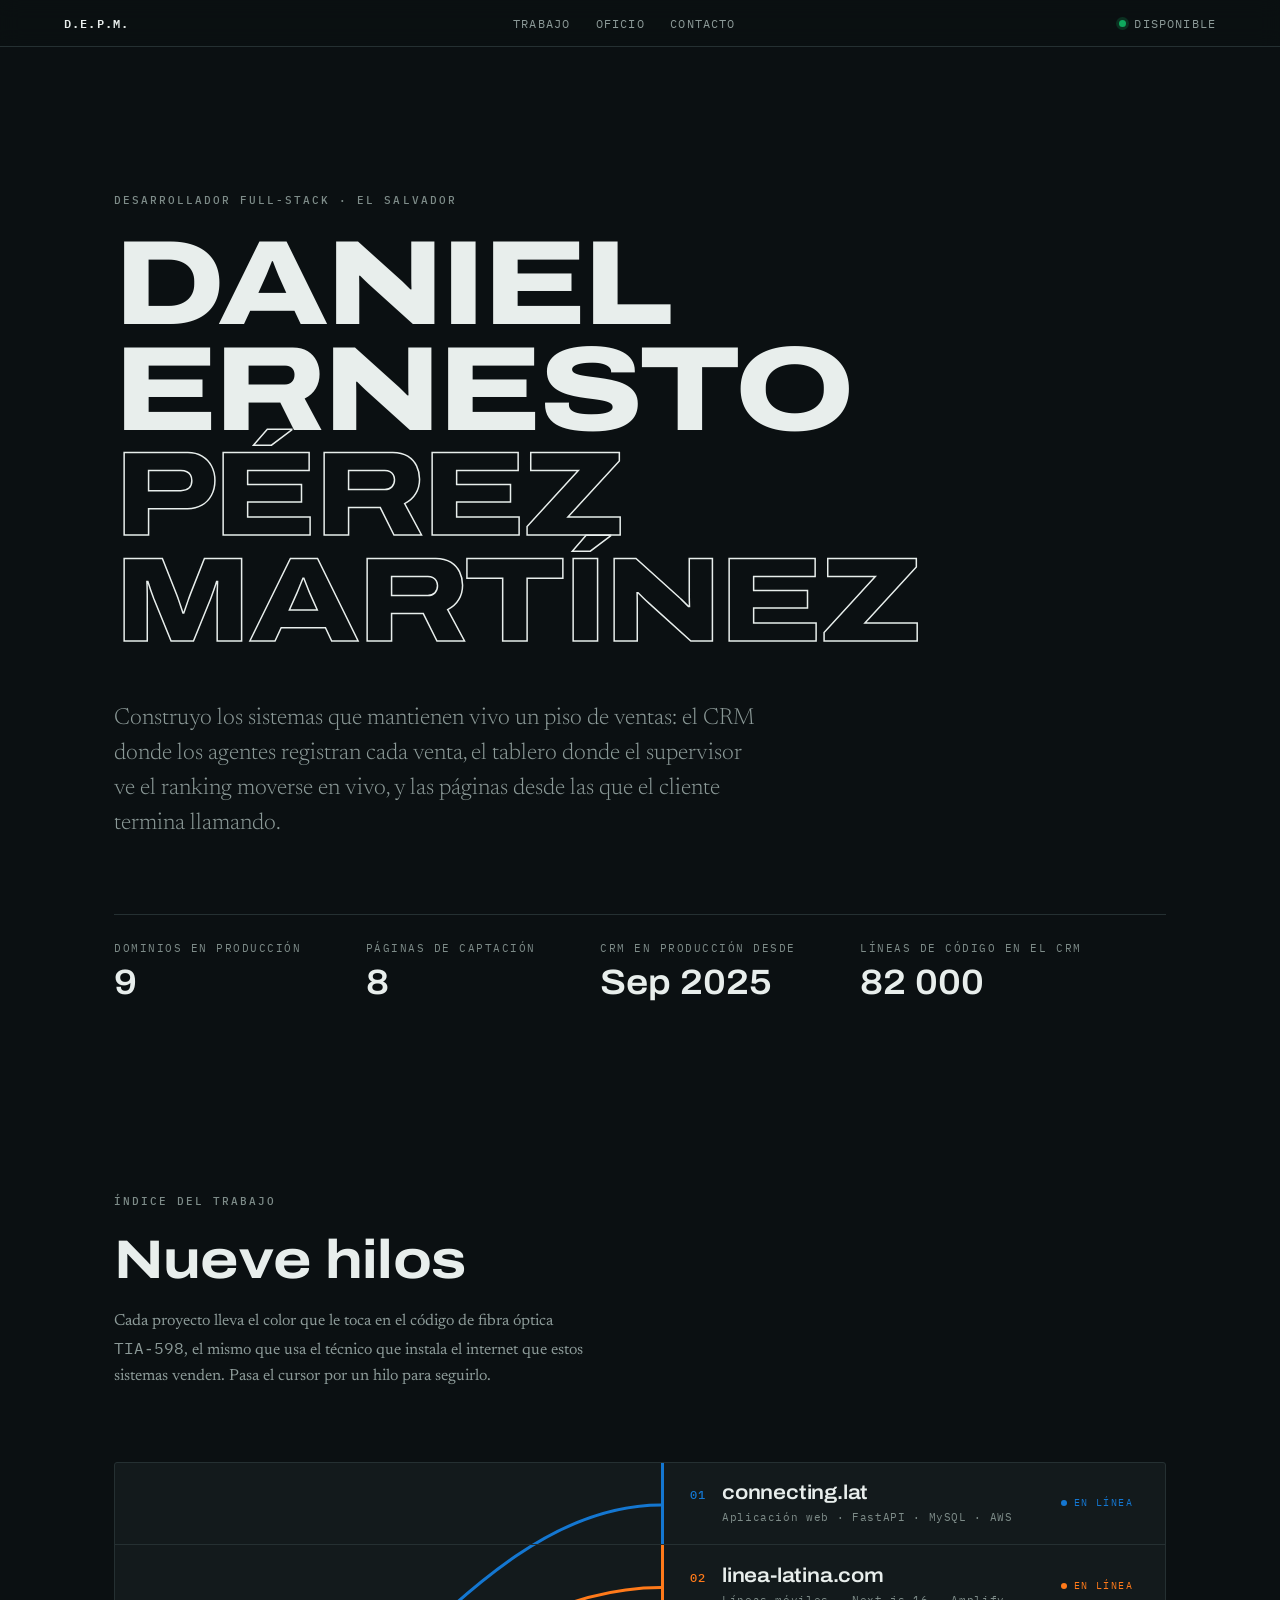
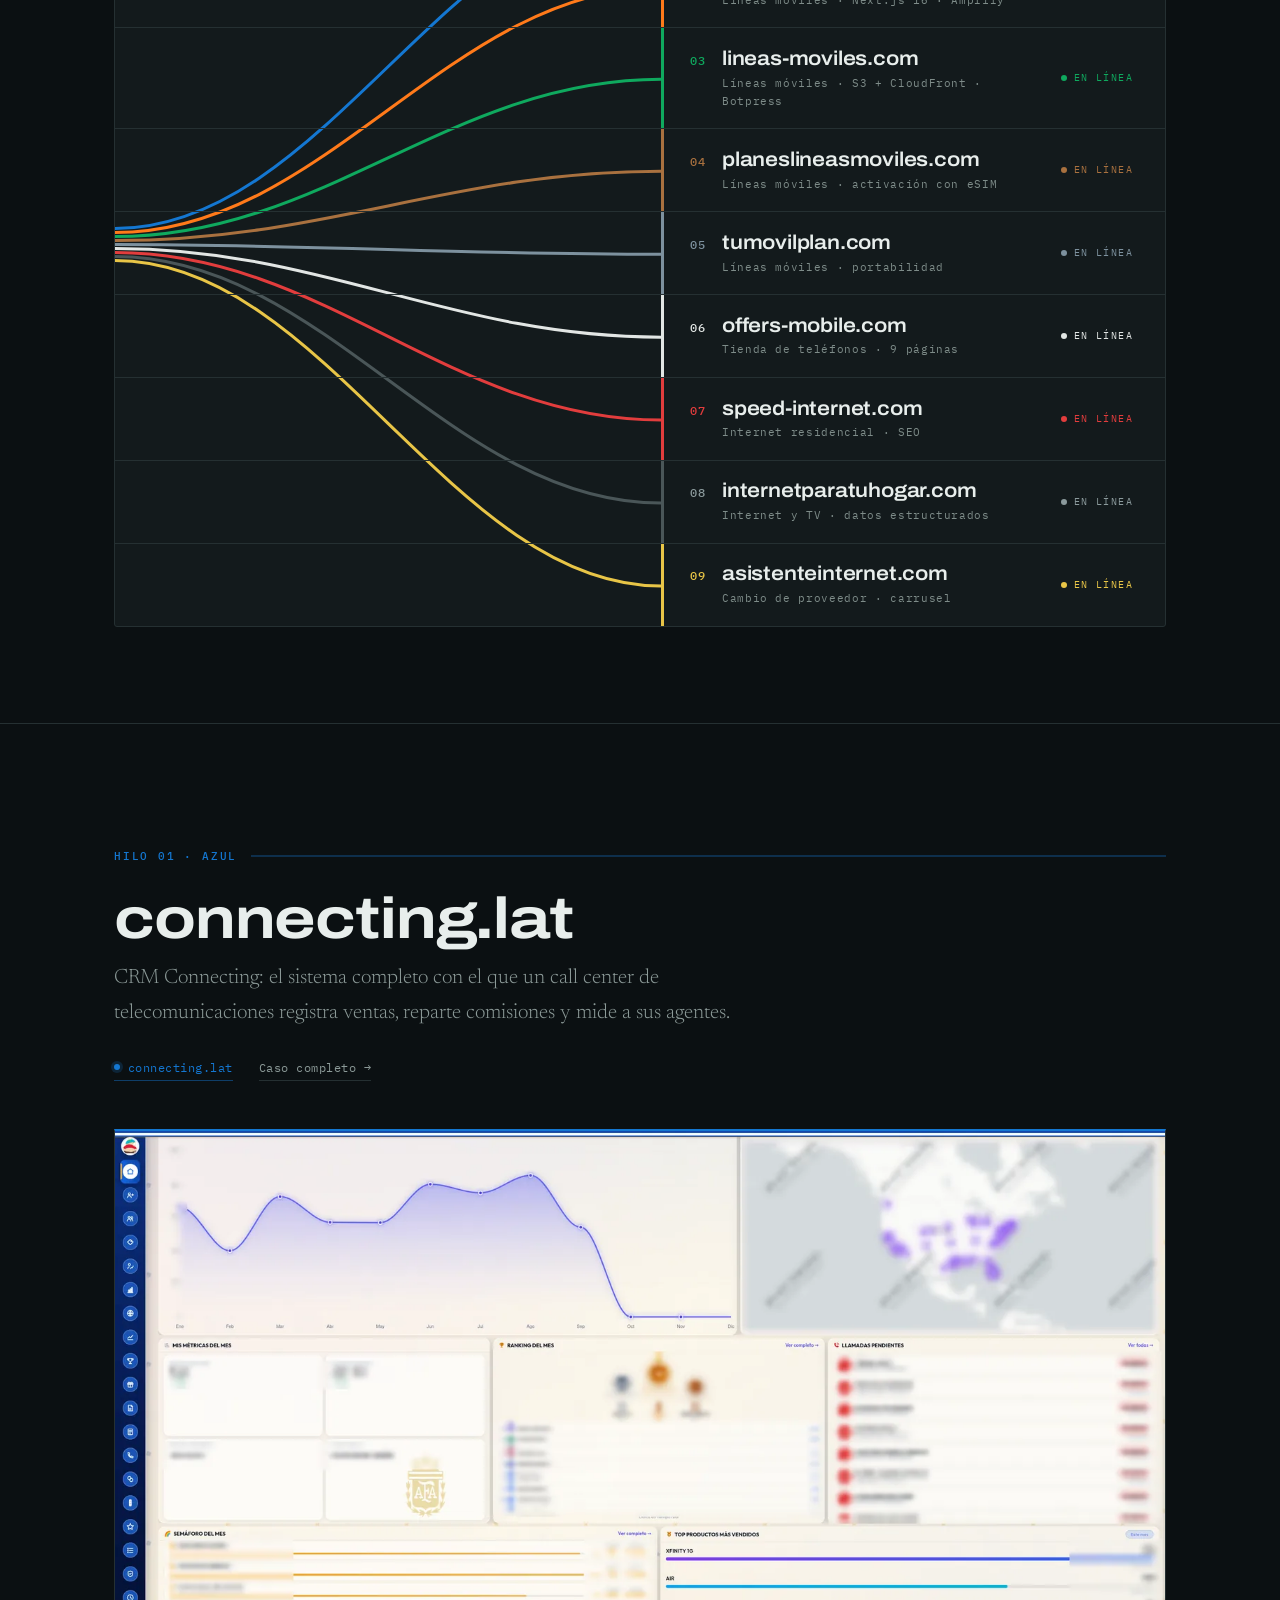
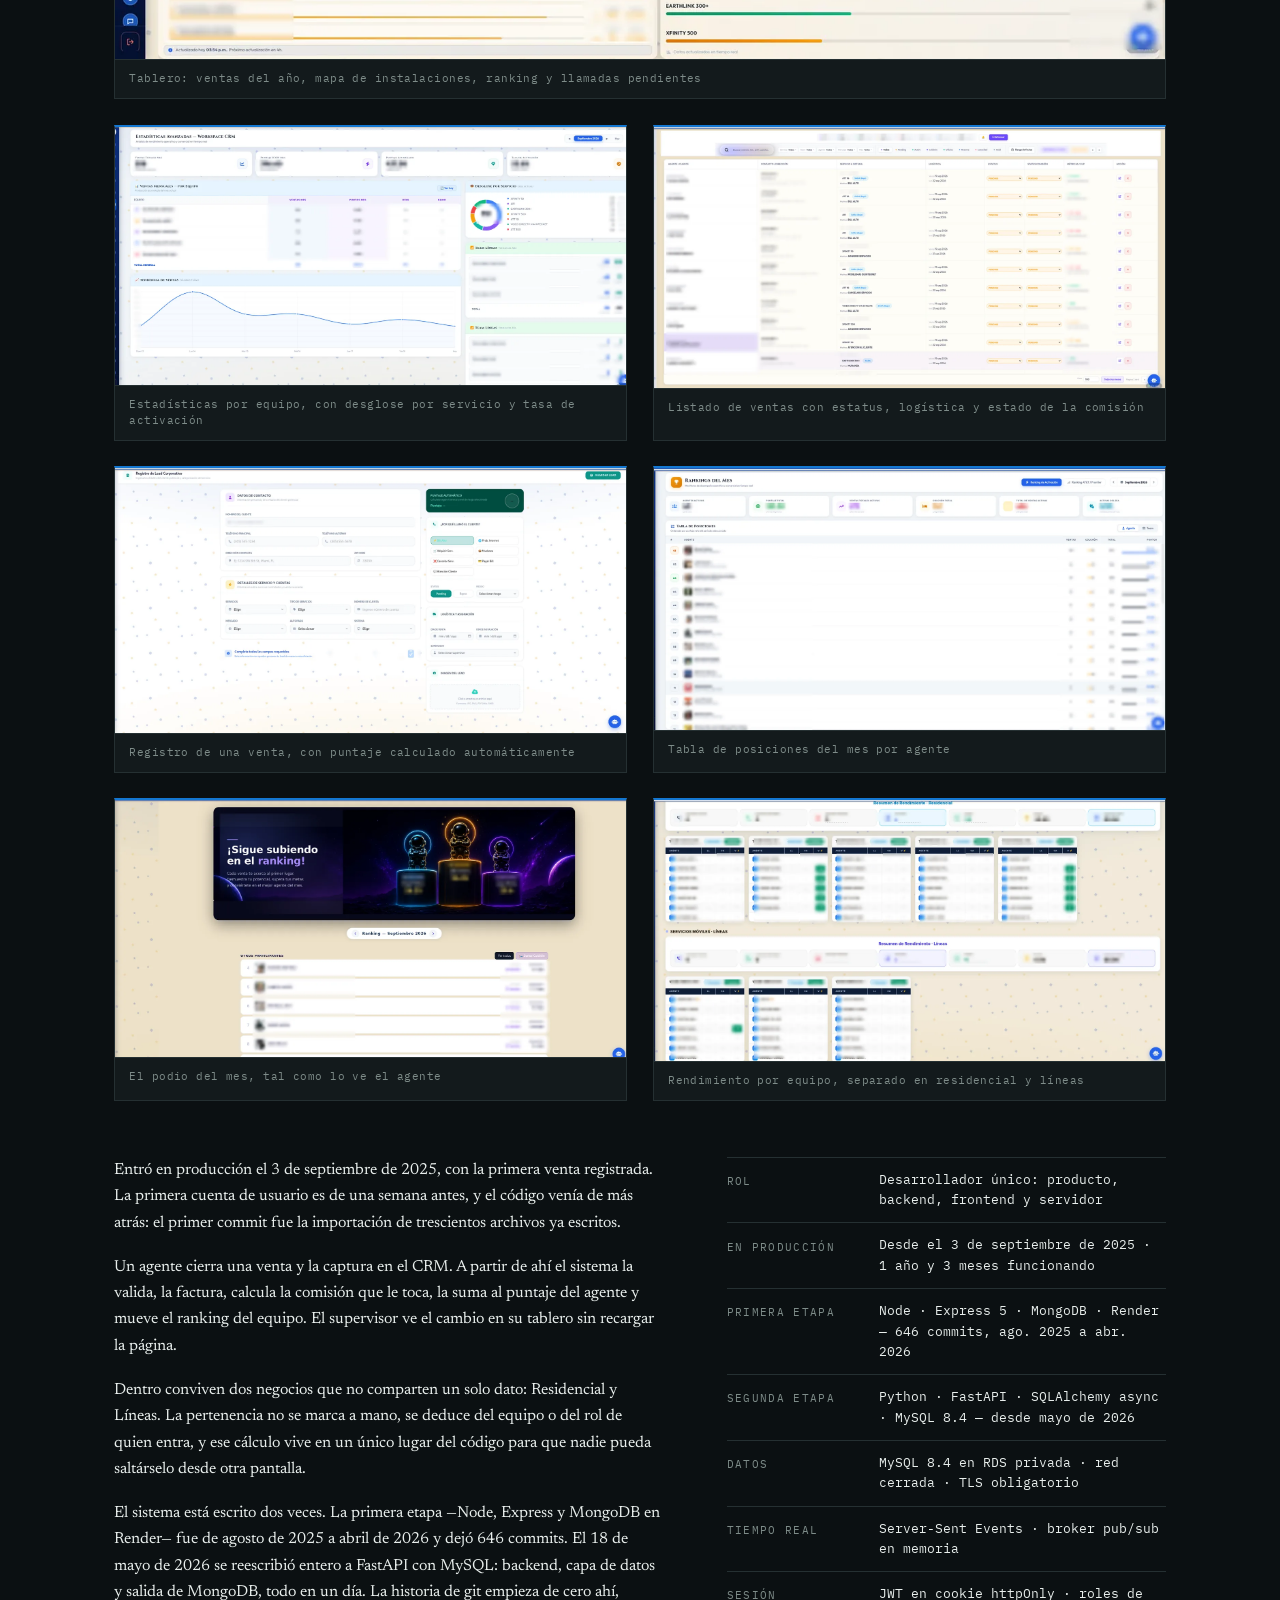
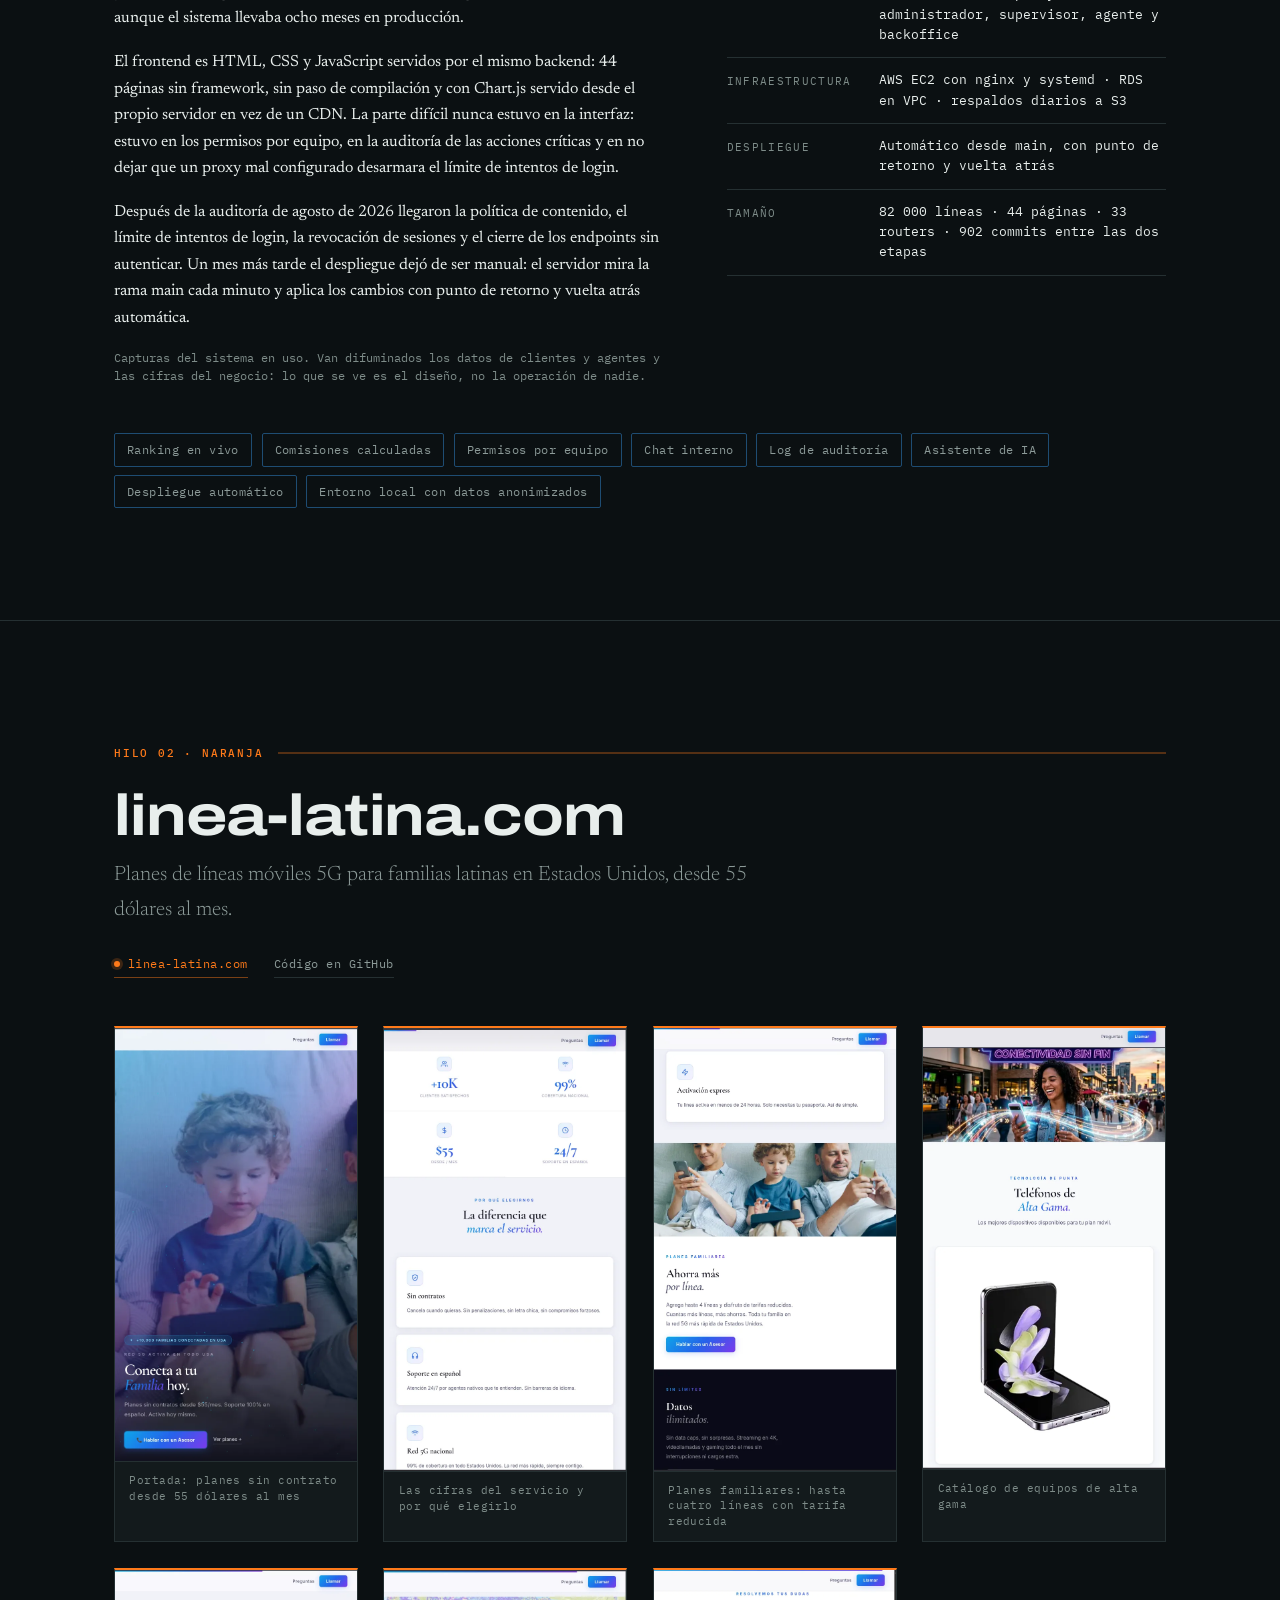
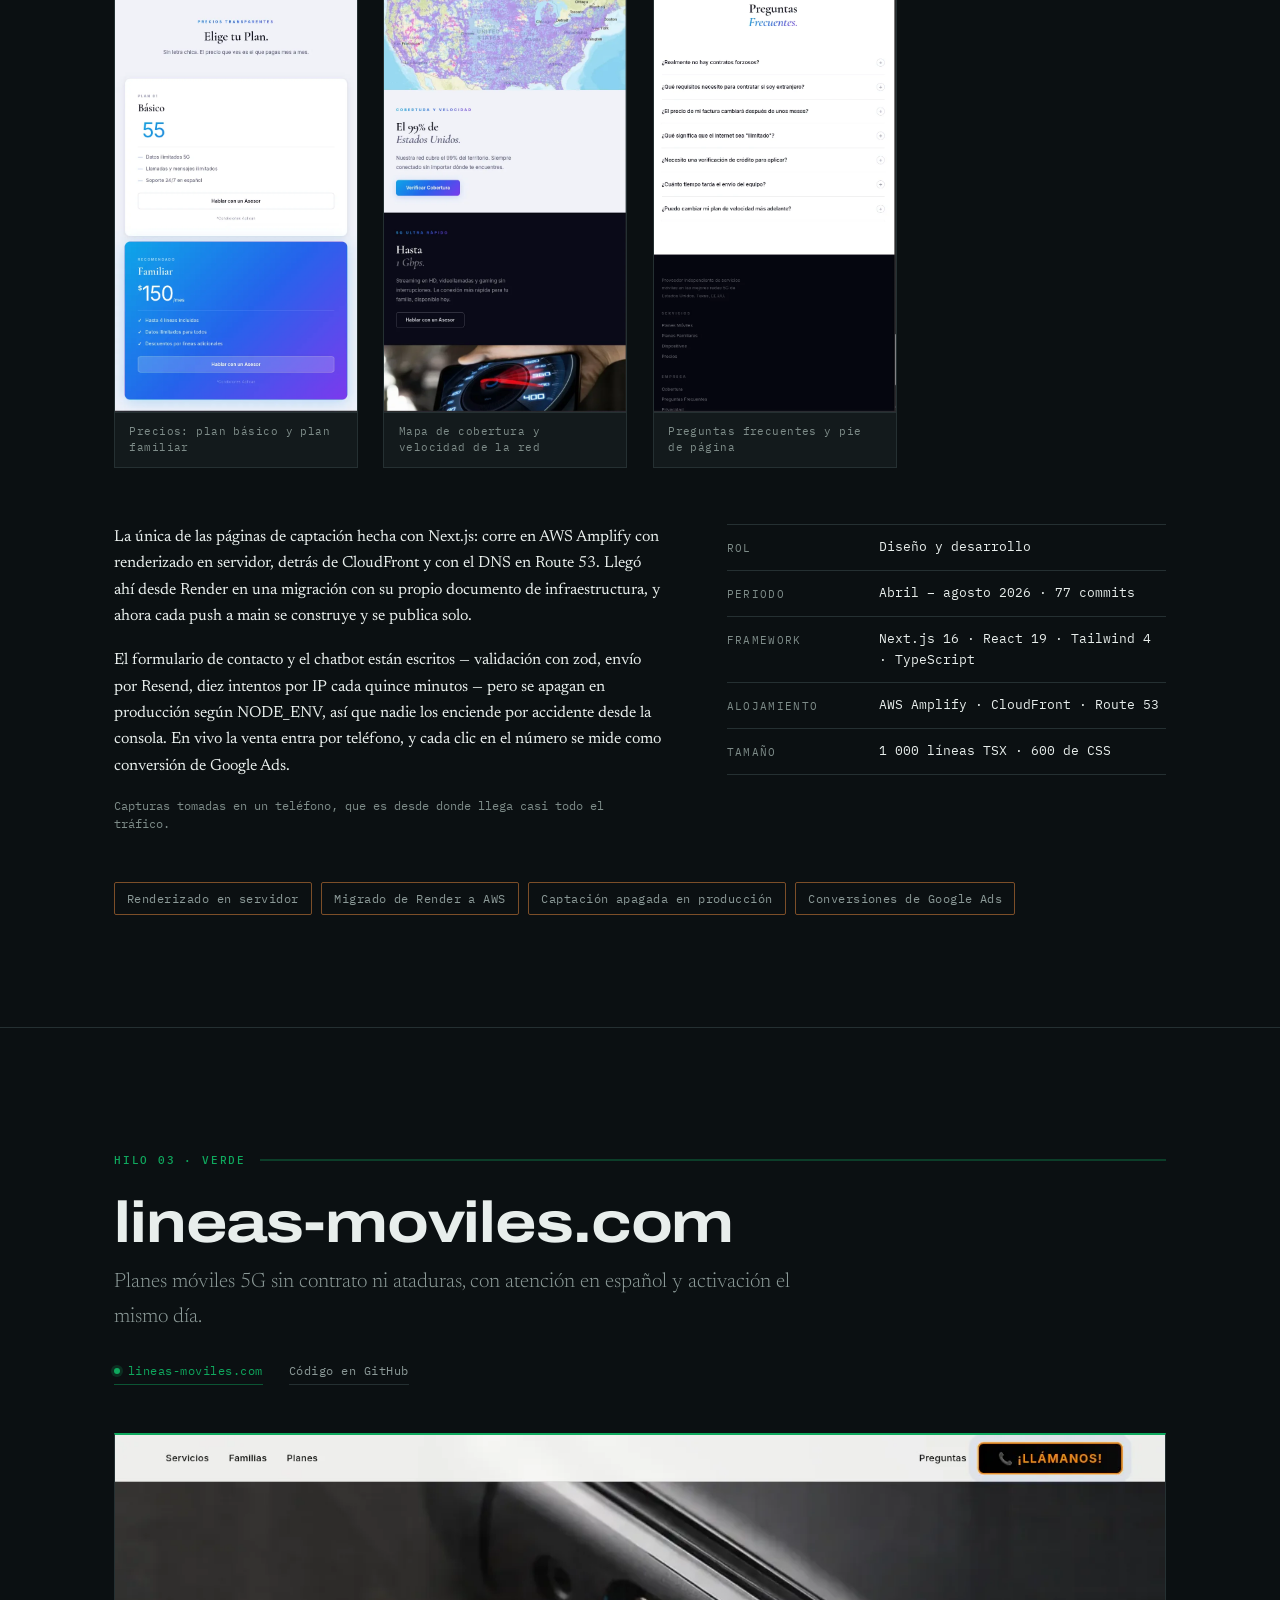
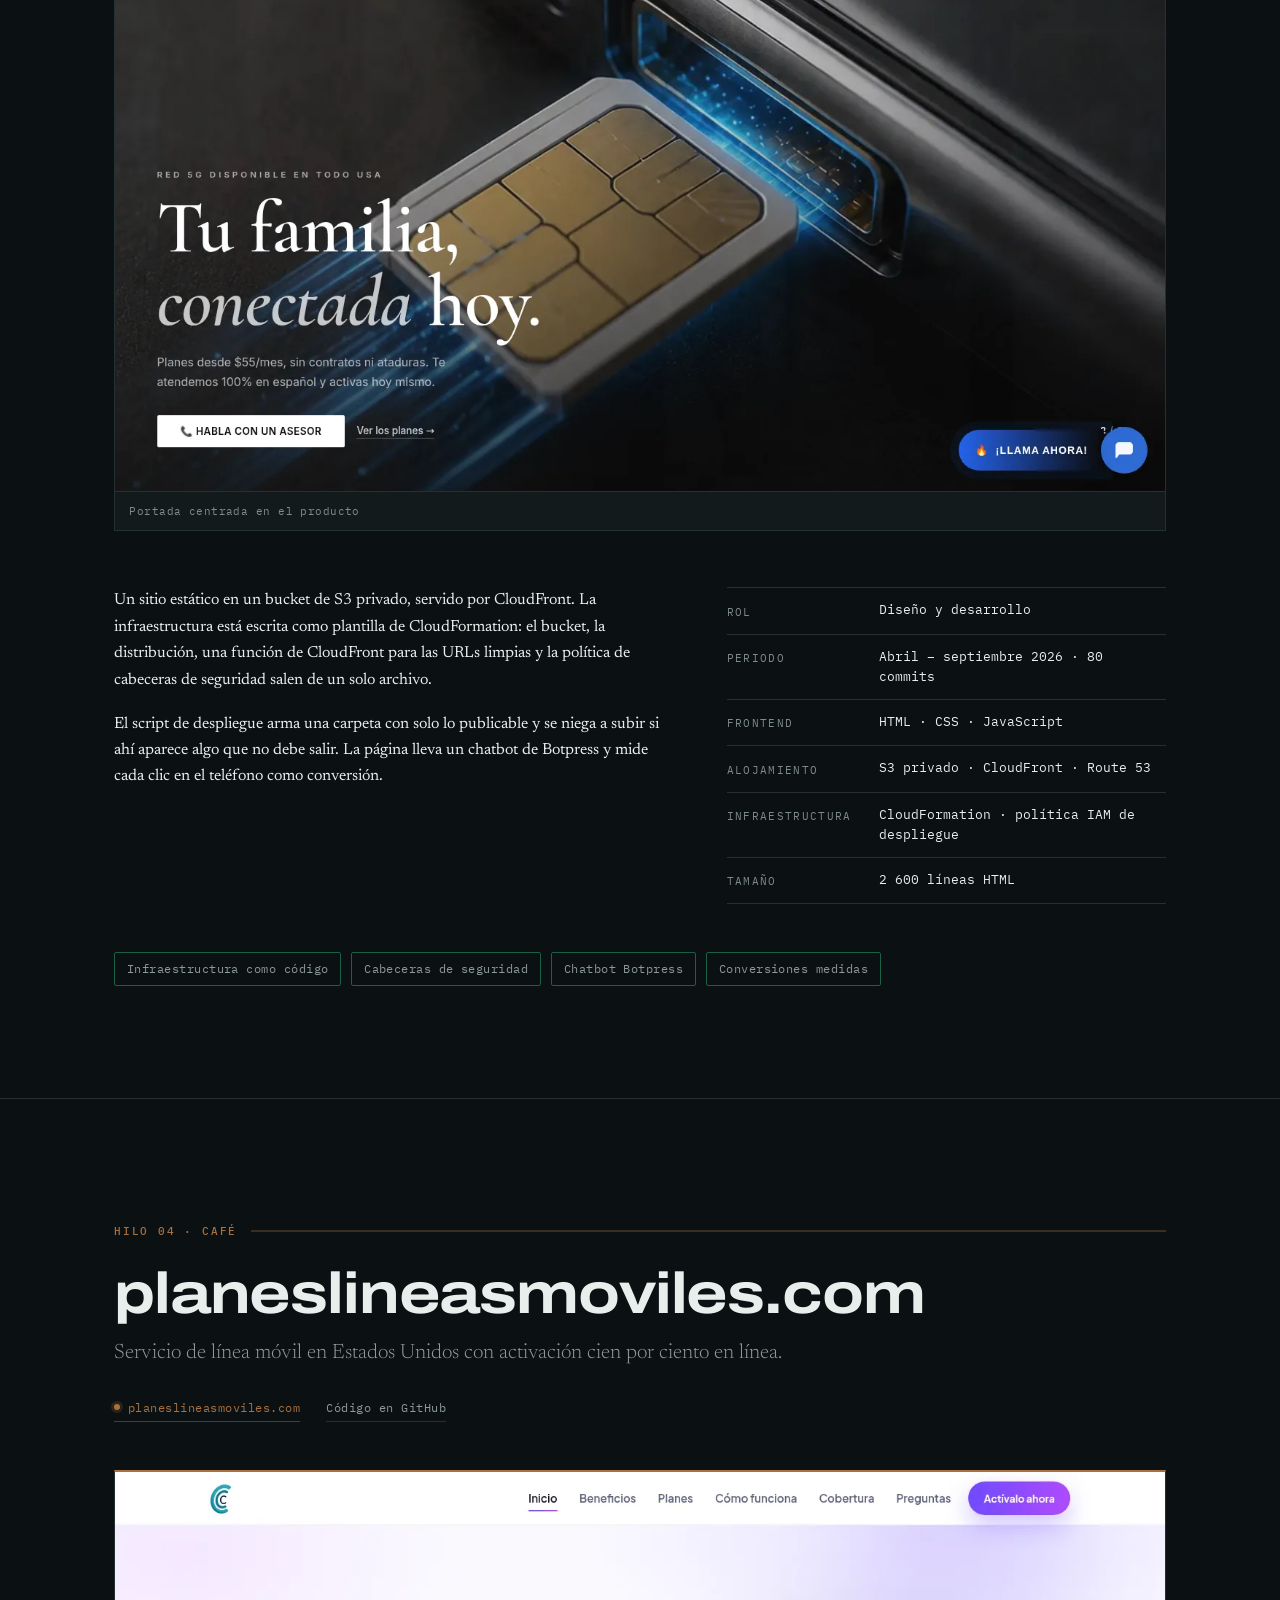
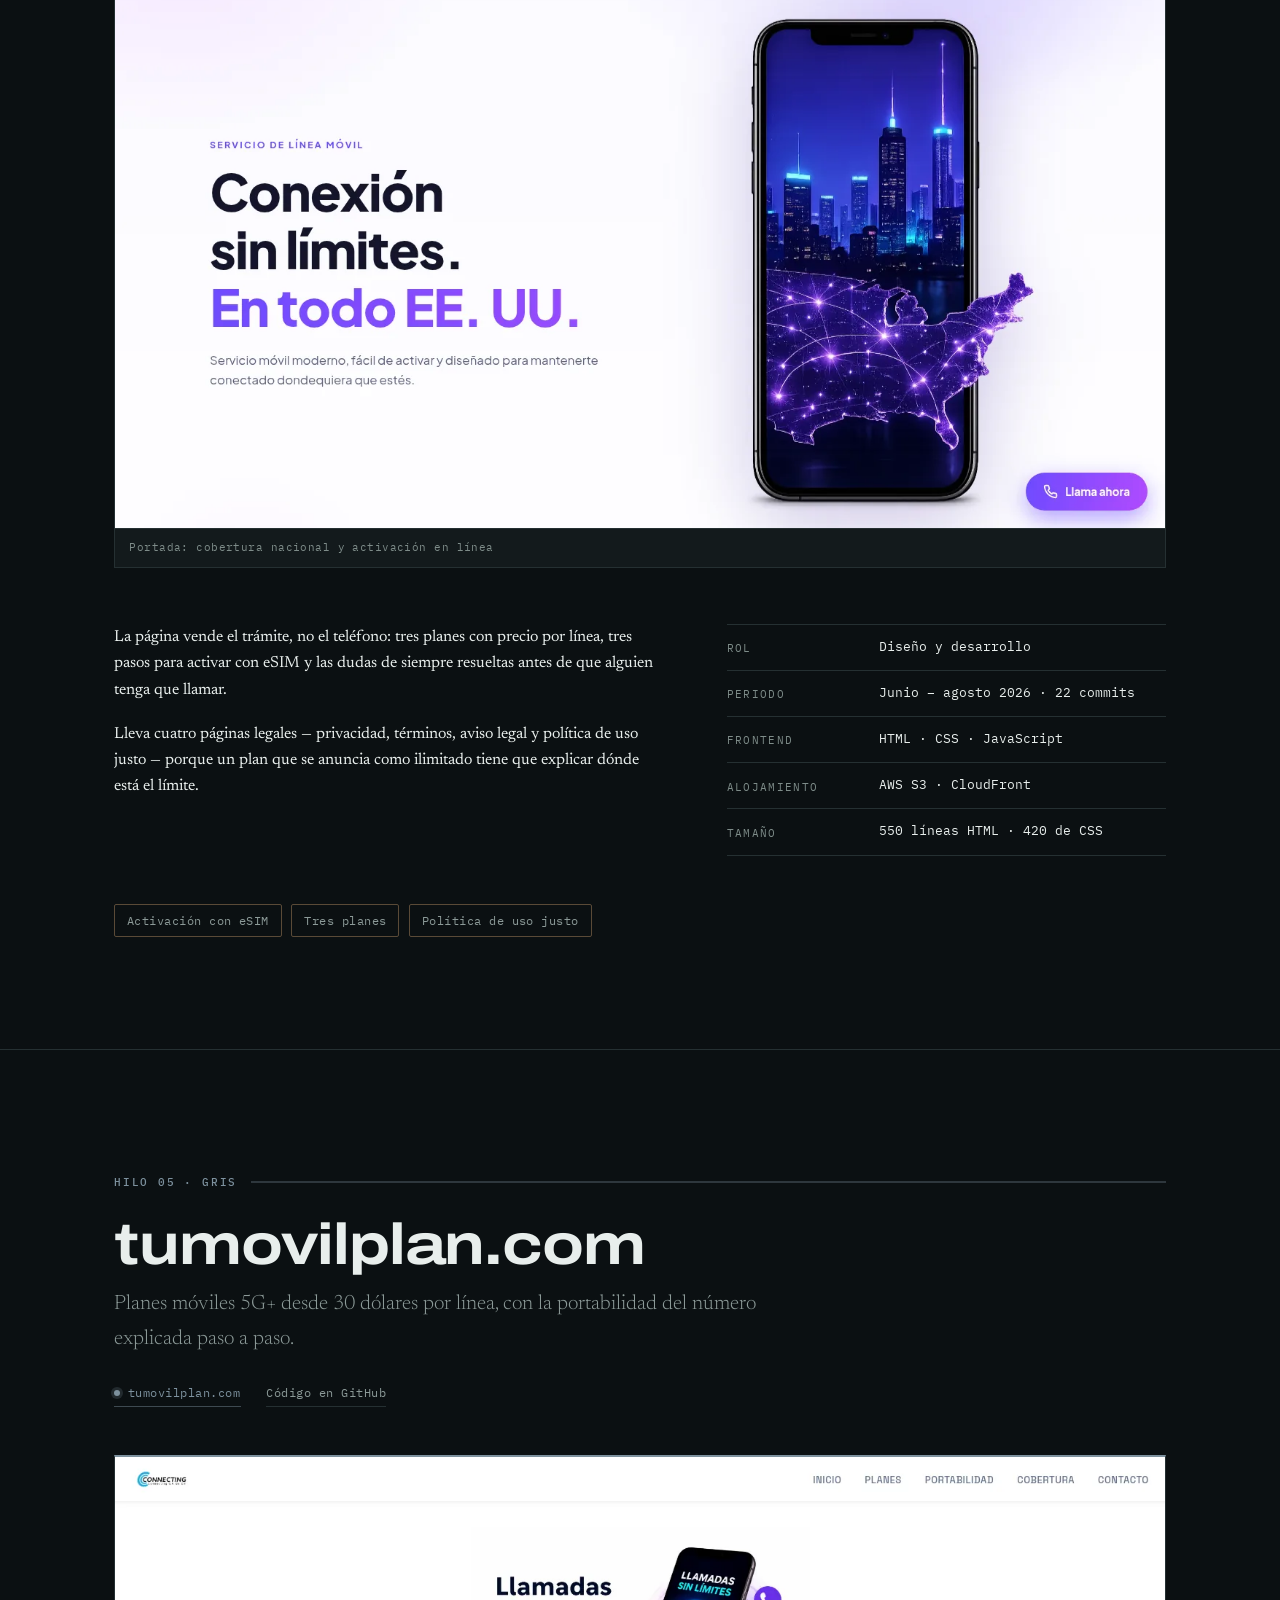
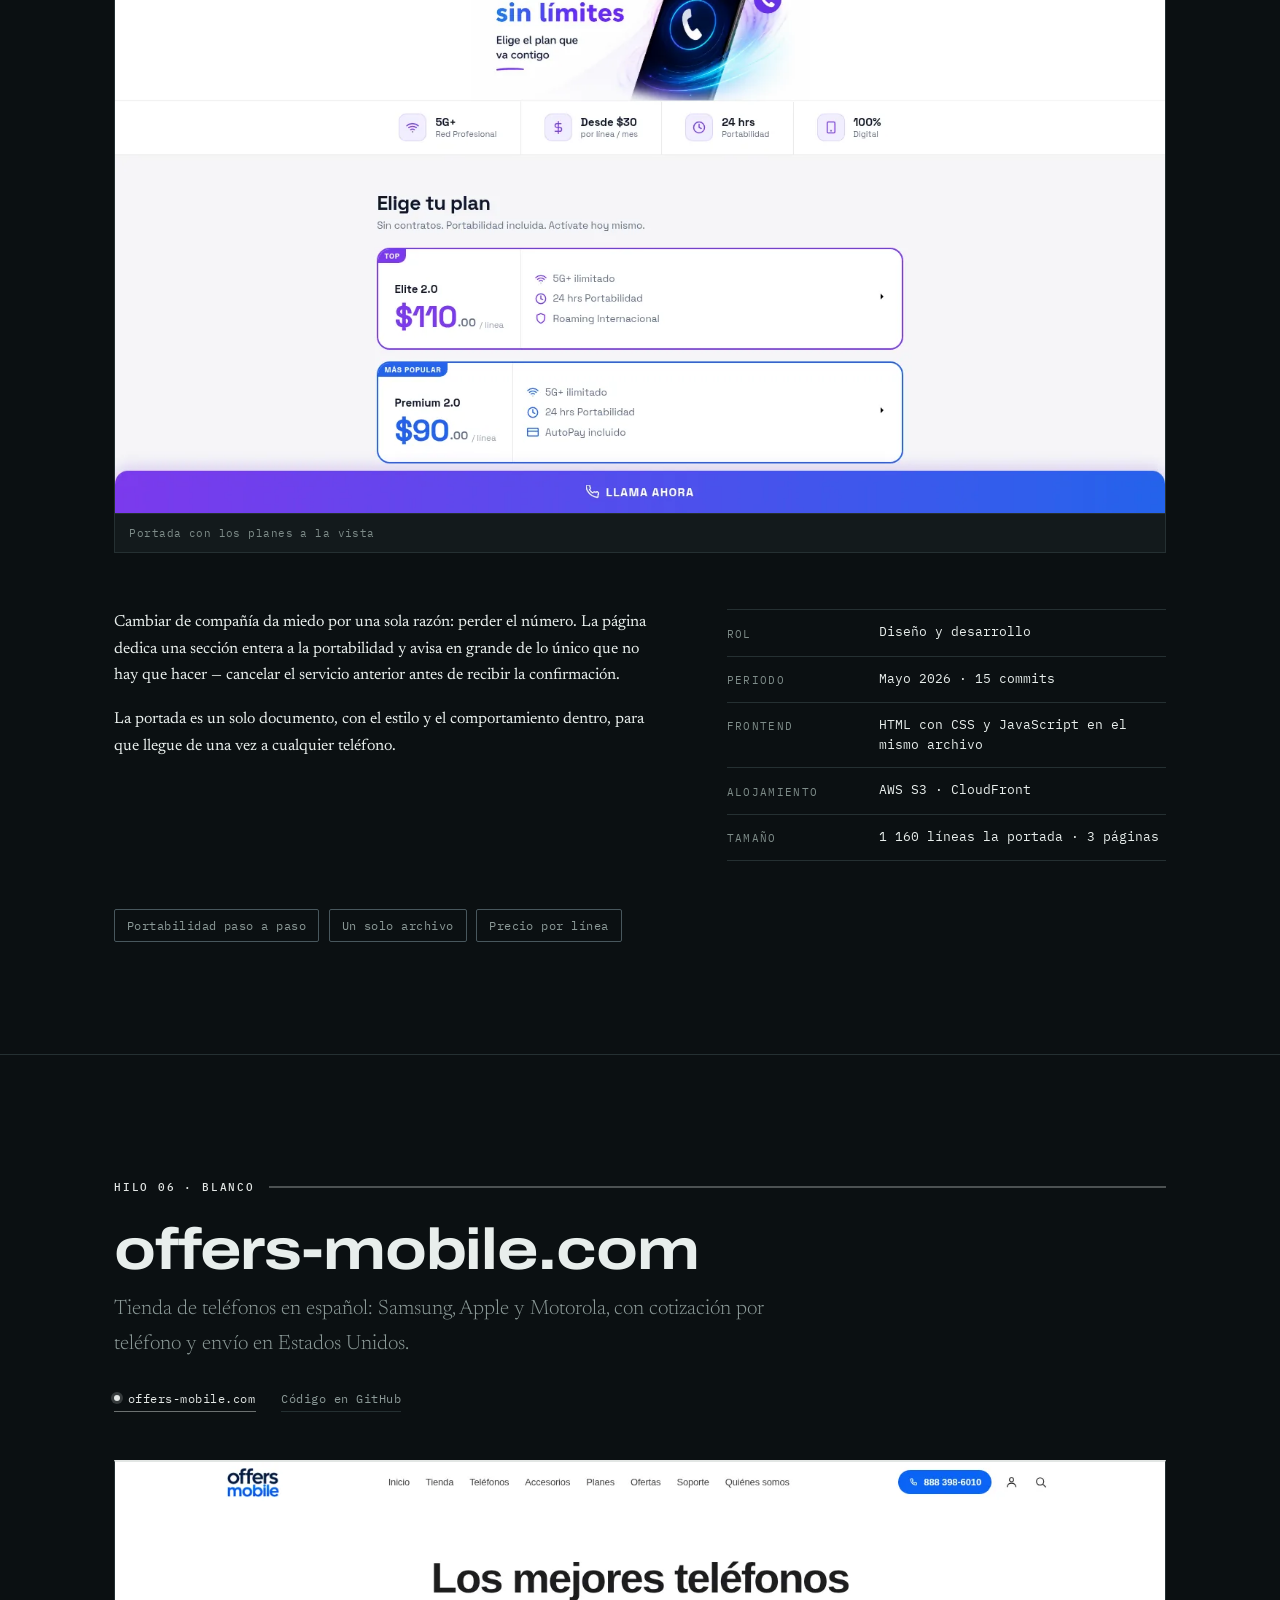
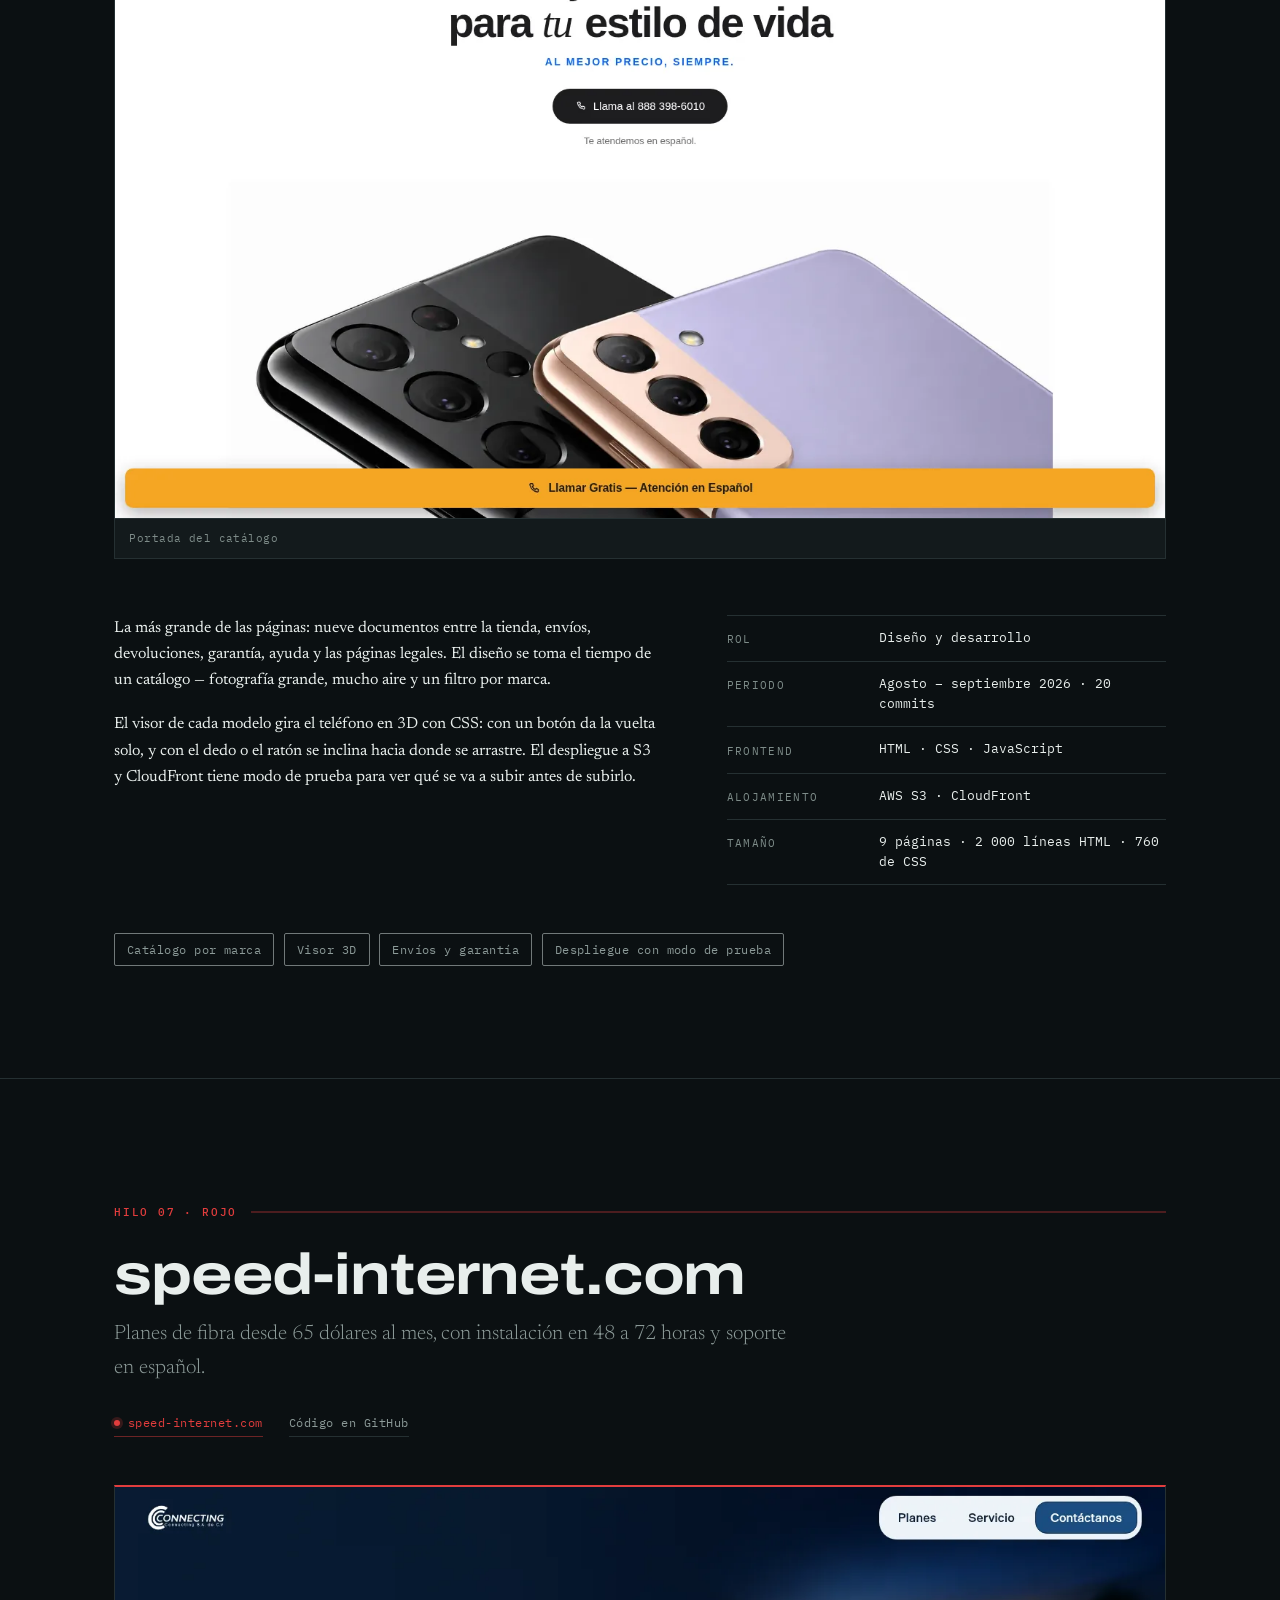
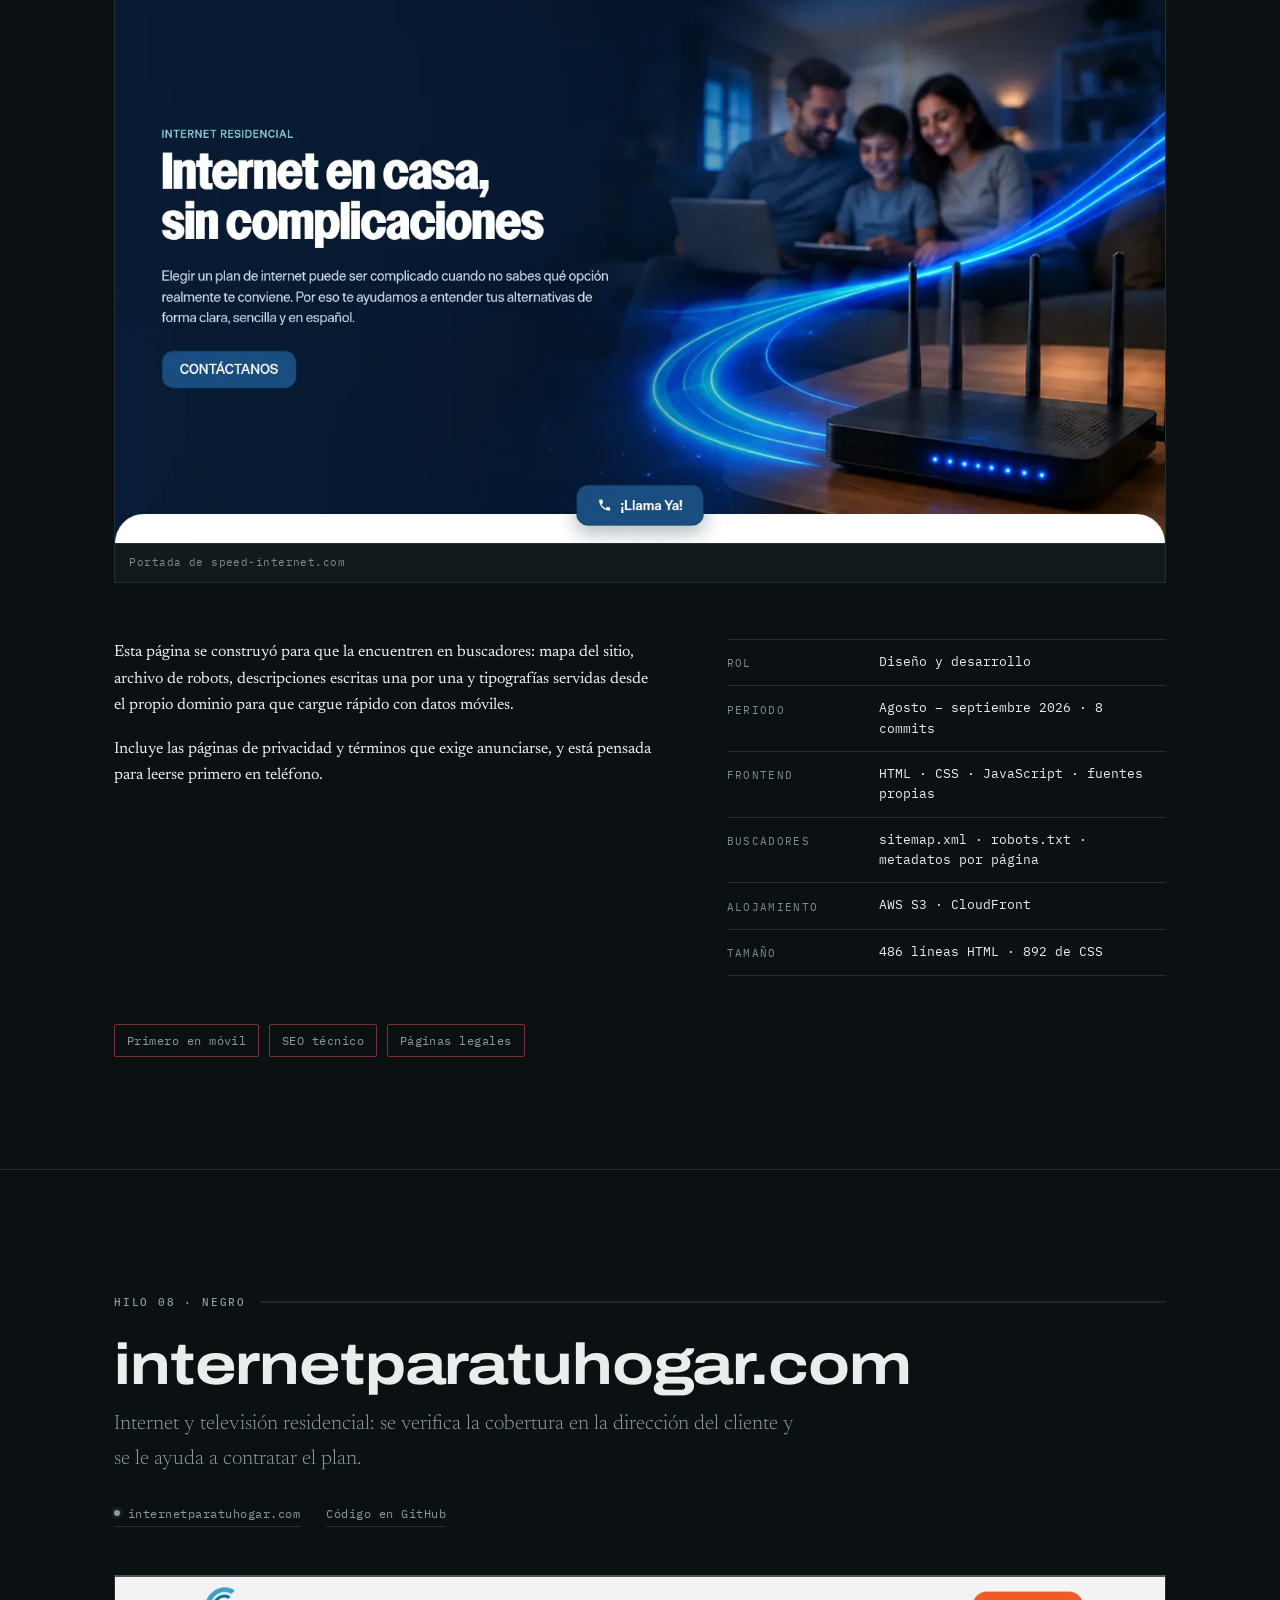
==== commit 26eea5fe: "Portafolio como CV: nueve proyectos en producción y el caso del CRM Deja el portafolio con los nueve" ====
--- a/index.html
+++ b/index.html
@@ -4,10 +4,10 @@
 <meta charset="utf-8">
 <meta name="viewport" content="width=device-width, initial-scale=1">
 <title>Daniel Ernesto Pérez Martínez — Desarrollador full-stack</title>
-<meta name="description" content="Desarrollador full-stack. Construyo los sistemas que usan los call centers de telecomunicaciones: CRM en tiempo real, cobros con Stripe y páginas de captación.">
+<meta name="description" content="Desarrollador full-stack. Construyo los sistemas que usan los call centers de telecomunicaciones: un CRM en tiempo real y las páginas de captación que les traen las llamadas.">
 <meta name="author" content="Daniel Ernesto Pérez Martínez">
 <meta property="og:title" content="Daniel Ernesto Pérez Martínez — Desarrollador full-stack">
-<meta property="og:description" content="CRM en tiempo real, plataformas de cobro y páginas de captación para call centers de telecomunicaciones.">
+<meta property="og:description" content="CRM en tiempo real y páginas de captación para call centers de telecomunicaciones.">
 <meta property="og:type" content="website">
 <link rel="preconnect" href="https://fonts.googleapis.com">
 <link rel="preconnect" href="https://fonts.gstatic.com" crossorigin>
@@ -21,7 +21,6 @@
   <span class="barra__id">D.E.P.M.</span>
   <nav class="barra__nav">
     <a href="#bandeja">Trabajo</a>
-    <a href="#archivo">Archivo</a>
     <a href="#oficio">Oficio</a>
     <a href="#contacto">Contacto</a>
   </nav>
@@ -37,13 +36,13 @@
     <p class="portada__tesis">
       Construyo los sistemas que mantienen vivo un piso de ventas: el CRM donde los
       agentes registran cada venta, el tablero donde el supervisor ve el ranking
-      moverse en vivo, y el enlace por el que el cliente termina pagando.
+      moverse en vivo, y las páginas desde las que el cliente termina llamando.
     </p>
     <dl class="portada__cifras">
-      <div><dt>Sistemas de gestión</dt><dd>2</dd></div>
-      <div><dt>Páginas de captación</dt><dd>6</dd></div>
-      <div><dt>Líneas de Python</dt><dd>19 000</dd></div>
-      <div><dt>Repositorios públicos</dt><dd>20</dd></div>
+      <div><dt>Dominios en producción</dt><dd>9</dd></div>
+      <div><dt>Páginas de captación</dt><dd>8</dd></div>
+      <div><dt>CRM en producción desde</dt><dd>Sep 2025</dd></div>
+      <div><dt>Líneas de código en el CRM</dt><dd>82 000</dd></div>
     </dl>
   </section>
 
@@ -51,7 +50,7 @@
   <section id="bandeja" class="bandeja" aria-labelledby="bandeja-titulo">
     <div class="seccion-cabecera">
       <p class="eyebrow">Índice del trabajo</p>
-      <h2 id="bandeja-titulo" class="seccion-titulo">Ocho hilos</h2>
+      <h2 id="bandeja-titulo" class="seccion-titulo">Nueve hilos</h2>
       <p class="seccion-nota">
         Cada proyecto lleva el color que le toca en el código de fibra óptica
         <span class="mono">TIA&#8209;598</span>, el mismo que usa el técnico que instala
@@ -69,19 +68,6 @@
 
   <!-- ══ Proyectos ══ -->
   <div id="proyectos"></div>
-
-  <!-- ══ Archivo: iteraciones que no tienen sección propia ══ -->
-  <section id="archivo" class="archivo" aria-labelledby="archivo-titulo">
-    <div class="seccion-cabecera">
-      <p class="eyebrow">Lo demás del carrete</p>
-      <h2 id="archivo-titulo" class="seccion-titulo">Archivo</h2>
-      <p class="seccion-nota">
-        Versiones anteriores y variantes de las páginas de arriba. Están públicas
-        porque así se trabajó: una página se rehace tres veces antes de gustar.
-      </p>
-    </div>
-    <ul class="archivo__lista" id="archivo-lista"></ul>
-  </section>
 
   <!-- ══ Oficio ══ -->
   <section id="oficio" class="oficio" aria-labelledby="oficio-titulo">
@@ -113,11 +99,11 @@
         <h3 class="stack__titulo">Herramienta</h3>
         <dl class="stack__lista">
           <div><dt>Backend</dt><dd>Python · FastAPI · SQLAlchemy 2.0 async · Node · Express</dd></div>
-          <div><dt>Datos</dt><dd>MySQL · PostgreSQL · SQLite · Alembic</dd></div>
-          <div><dt>Frontend</dt><dd>HTML · CSS · JavaScript sin framework · Chart.js</dd></div>
+          <div><dt>Datos</dt><dd>MySQL · PostgreSQL · SQLite · MongoDB · Alembic</dd></div>
+          <div><dt>Frontend</dt><dd>HTML · CSS · JavaScript sin framework · Next.js · React · Tailwind · Chart.js</dd></div>
           <div><dt>Tiempo real</dt><dd>Server-Sent Events · broker pub/sub propio</dd></div>
           <div><dt>Pagos y avisos</dt><dd>Stripe · Twilio · SMTP · Cloudinary</dd></div>
-          <div><dt>Infraestructura</dt><dd>AWS EC2 · RDS · S3 · Docker · nginx · Render</dd></div>
+          <div><dt>Infraestructura</dt><dd>AWS EC2 · RDS · S3 · CloudFront · Amplify · Route 53 · CloudFormation · nginx · Docker</dd></div>
           <div><dt>Seguridad</dt><dd>JWT en cookie httpOnly · rate limiting · TLS a la base · auditoría</dd></div>
         </dl>
       </div>
--- a/css/estilos.css
+++ b/css/estilos.css
@@ -16,13 +16,16 @@
   --ink-dim:  #8C9A98;
   --ink-mute: #7E8C89;
 
-  /* Hilos TIA-598-C, posiciones 1 a 6 */
-  --h1: #1477D1;  /* azul    */
-  --h2: #FF7A1A;  /* naranja */
-  --h3: #0FA95E;  /* verde   */
-  --h4: #A9713F;  /* café    */
-  --h5: #7D919E;  /* gris    */
-  --h6: #E2E6E4;  /* blanco  */
+  /* Hilos TIA-598-C, posiciones 1 a 9 */
+  --h1: #1477D1;  /* azul     */
+  --h2: #FF7A1A;  /* naranja  */
+  --h3: #0FA95E;  /* verde    */
+  --h4: #A9713F;  /* café     */
+  --h5: #7D919E;  /* gris     */
+  --h6: #E2E6E4;  /* blanco   */
+  --h7: #E23D3D;  /* rojo     */
+  --h8: #4A5658;  /* negro, en grafito */
+  --h9: #E8C547;  /* amarillo */
 
   /* Hilo activo: lo reescribe cada sección de proyecto */
   --hilo: var(--h1);
@@ -278,7 +281,7 @@
   font-size: 0.72rem;
   font-weight: 500;
   letter-spacing: 0.1em;
-  color: var(--hilo);
+  color: var(--tinta, var(--hilo));
 }
 
 .hilo-fila__texto { flex: 1; min-width: 0; }
@@ -312,7 +315,7 @@
   font-size: 0.62rem;
   letter-spacing: 0.14em;
   text-transform: uppercase;
-  color: var(--hilo);
+  color: var(--tinta, var(--hilo));
 }
 
 .hilo-fila__vivo::before {
@@ -320,7 +323,7 @@
   width: 6px;
   height: 6px;
   border-radius: 50%;
-  background: var(--hilo);
+  background: var(--tinta, var(--hilo));
 }
 
 /* Atenuar el resto de hilos al señalar uno */
@@ -350,7 +353,7 @@
   font-weight: 500;
   letter-spacing: 0.16em;
   text-transform: uppercase;
-  color: var(--hilo);
+  color: var(--tinta, var(--hilo));
 }
 
 .proyecto__marca::after {
@@ -403,15 +406,15 @@
 
 .enlace:hover { color: var(--ink); border-bottom-color: var(--ink-mute); }
 
-.enlace--vivo { color: var(--hilo); border-bottom-color: color-mix(in srgb, var(--hilo) 45%, transparent); }
-.enlace--vivo:hover { color: var(--hilo); border-bottom-color: var(--hilo); }
+.enlace--vivo { color: var(--tinta, var(--hilo)); border-bottom-color: color-mix(in srgb, var(--hilo) 45%, transparent); }
+.enlace--vivo:hover { color: var(--tinta, var(--hilo)); border-bottom-color: var(--hilo); }
 
 .enlace--vivo::before {
   content: "";
   width: 6px;
   height: 6px;
   border-radius: 50%;
-  background: var(--hilo);
+  background: var(--tinta, var(--hilo));
   box-shadow: 0 0 0 3px color-mix(in srgb, var(--hilo) 20%, transparent);
 }
 
@@ -424,6 +427,13 @@
 }
 
 .capturas--2 { grid-template-columns: repeat(2, minmax(0, 1fr)); }
+
+/* Más de dos: rejilla de dos, con la primera captura a todo lo ancho */
+.capturas--muchas { grid-template-columns: repeat(2, minmax(0, 1fr)); }
+.capturas--muchas .captura:first-child { grid-column: 1 / -1; }
+
+/* Capturas de teléfono: caben cuatro por fila */
+.capturas--vertical { grid-template-columns: repeat(4, minmax(0, 1fr)); }
 
 .captura {
   margin: 0;
@@ -515,49 +525,6 @@
   color: var(--ink-dim);
 }
 
-/* ── Archivo ────────────────────────────────────────────── */
-
-.archivo {
-  border-top: 1px solid var(--linea);
-  max-width: var(--ancho);
-  margin: 0 auto;
-  padding: clamp(4rem, 10vw, 7rem) var(--marco);
-}
-
-.archivo__lista {
-  display: grid;
-  grid-template-columns: repeat(auto-fill, minmax(min(100%, 320px), 1fr));
-  gap: 0;
-  margin: 0;
-  padding: 0;
-  list-style: none;
-  border-top: 1px solid var(--linea);
-}
-
-.archivo__lista li {
-  display: flex;
-  flex-direction: column;
-  gap: 0.3rem;
-  padding: 0.95rem 1.2rem 0.95rem 0;
-  border-bottom: 1px solid var(--linea);
-}
-
-.archivo__lista a {
-  font-family: var(--mono);
-  font-size: 0.8rem;
-  text-decoration: none;
-  overflow-wrap: anywhere;
-  color: var(--ink);
-  transition: color 0.2s;
-}
-
-.archivo__lista a:hover { color: var(--h2); }
-
-.archivo__lista span {
-  font-size: 0.9rem;
-  color: var(--ink-mute);
-}
-
 /* ── Oficio ─────────────────────────────────────────────── */
 
 .oficio {
@@ -704,7 +671,10 @@
 @media (max-width: 860px) {
   .proyecto__cuerpo,
   .oficio__cuerpo,
-  .capturas--2 { grid-template-columns: 1fr; }
+  .capturas--2,
+  .capturas--muchas { grid-template-columns: 1fr; }
+
+  .capturas--vertical { grid-template-columns: repeat(2, minmax(0, 1fr)); }
 
   .barra__nav { display: none; }
 
@@ -731,7 +701,7 @@
 
 /* Enlace dentro de una ficha de proyecto */
 .ficha dd a {
-  color: var(--hilo);
+  color: var(--tinta, var(--hilo));
   text-decoration: none;
   border-bottom: 1px solid color-mix(in srgb, var(--hilo) 45%, transparent);
   padding-bottom: 1px;
